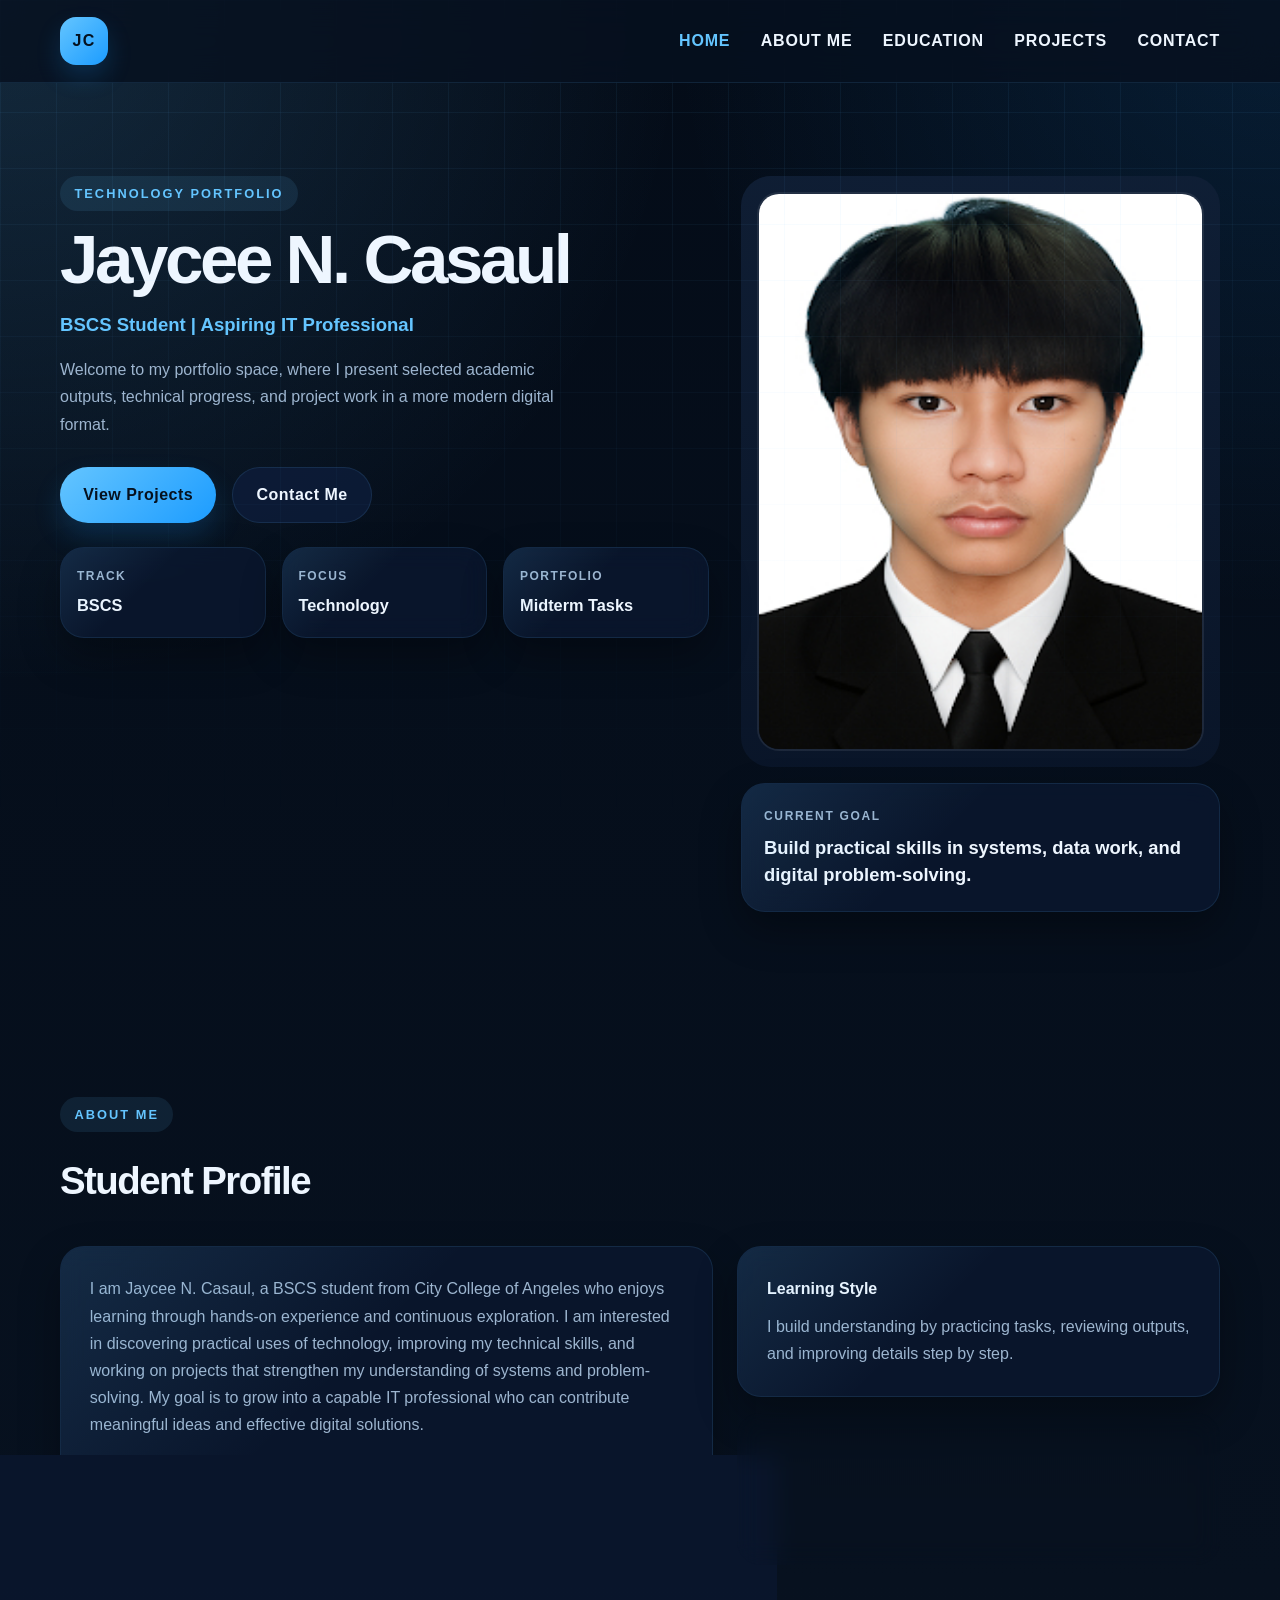
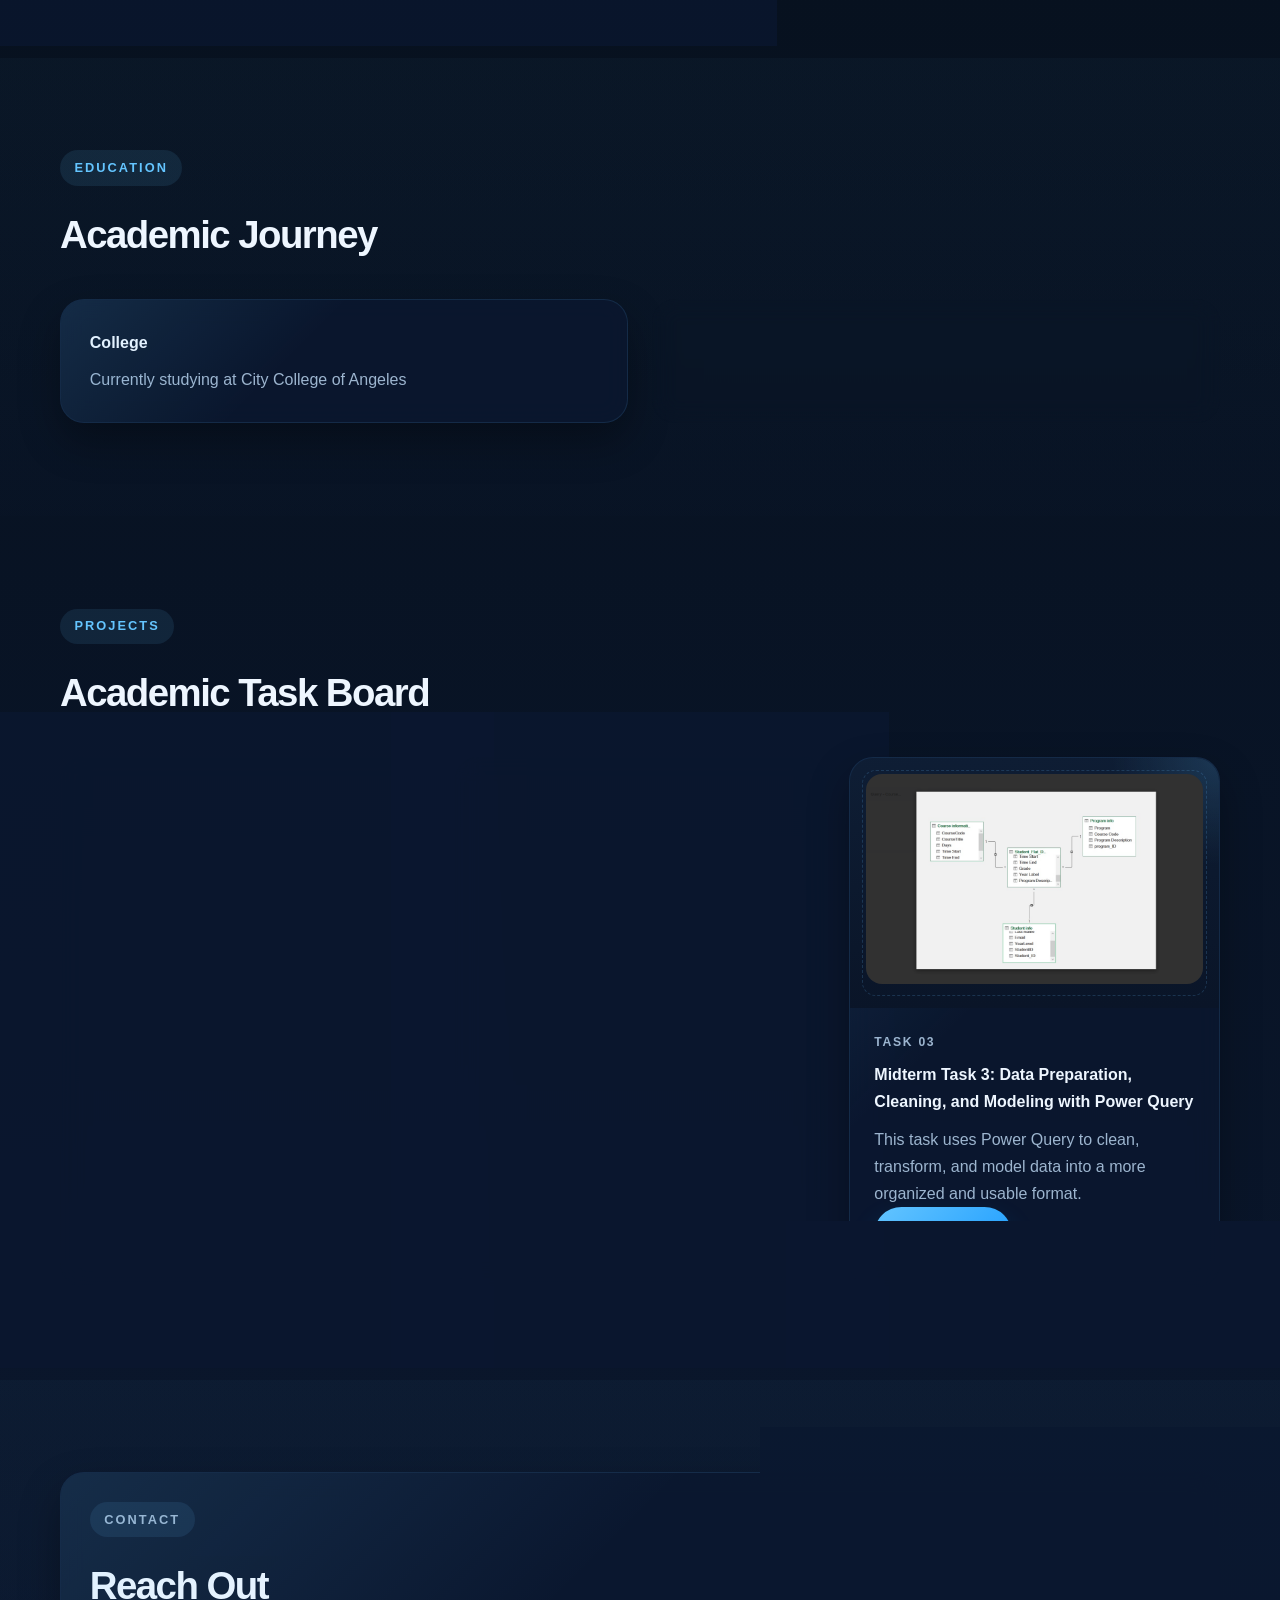
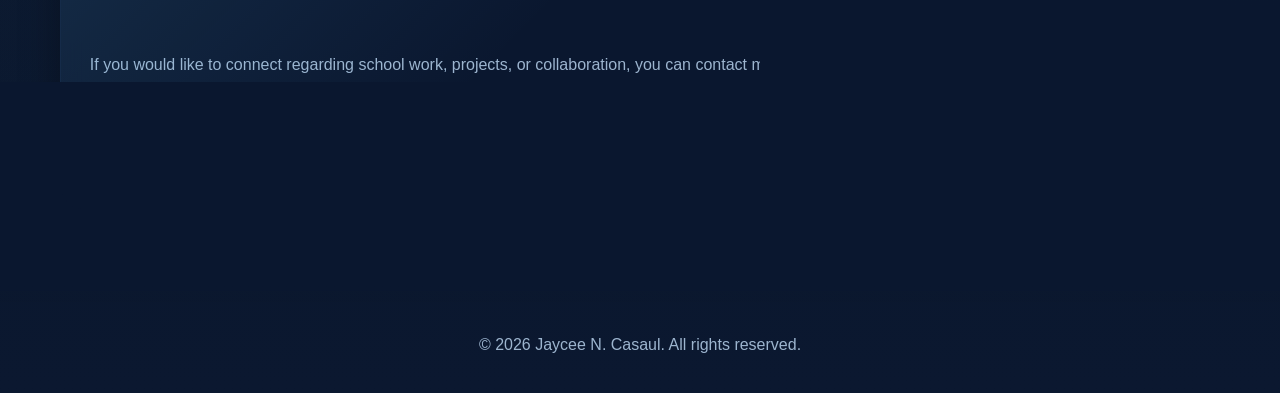
==== index.html @ a39f04ef "Add files via upload" ====
<!DOCTYPE html>
<html lang="en">
<head>
  <meta charset="UTF-8">
  <meta name="viewport" content="width=device-width, initial-scale=1.0">
  <title>Jaycee N. Casaul | Student Portfolio</title>
  <link rel="stylesheet" href="style.css">
</head>
<body>
  <header class="site-header">
    <nav class="navbar container">
      <a href="#home" class="brand-mark">JC</a>
      <button class="nav-toggle" id="navToggle" aria-label="Toggle navigation menu" aria-expanded="false">
        <span></span>
        <span></span>
        <span></span>
      </button>

      <ul class="nav-links" id="navMenu">
        <li><a href="#home">Home</a></li>
        <li><a href="#about">About Me</a></li>
        <li><a href="#education">Education</a></li>
        <li><a href="#projects">Projects</a></li>
        <li><a href="#contact">Contact</a></li>
      </ul>
    </nav>
  </header>

  <main>
    <section id="home" class="hero">
      <div class="container hero-content">
        <div class="hero-text">
          <p class="hero-label">Technology Portfolio</p>
          <h1>Jaycee N. Casaul</h1>
          <p class="subtitle">BSCS Student | Aspiring IT Professional</p>
          <p class="welcome-message">
            Welcome to my portfolio space, where I present selected academic outputs, technical progress, and project work in a more modern digital format.
          </p>
          <div class="hero-actions">
            <a href="#projects" class="btn btn-primary">View Projects</a>
            <a href="#contact" class="btn btn-secondary">Contact Me</a>
          </div>
          <div class="hero-metrics">
            <article class="metric-card">
              <span class="metric-label">Track</span>
              <strong>BSCS</strong>
            </article>
            <article class="metric-card">
              <span class="metric-label">Focus</span>
              <strong>Technology</strong>
            </article>
            <article class="metric-card">
              <span class="metric-label">Portfolio</span>
              <strong>Midterm Tasks</strong>
            </article>
          </div>
        </div>

        <div class="hero-side">
          <div class="hero-photo-card">
            <img
              src="GAYSS.jpg"
              alt="Portrait of Jaycee N. Casaul"
              class="hero-photo"
            >
          </div>
          <div class="signal-card">
            <p class="signal-label">Current Goal</p>
            <h2>Build practical skills in systems, data work, and digital problem-solving.</h2>
          </div>
        </div>
      </div>
    </section>

    <section id="about" class="section">
      <div class="container">
        <div class="section-heading">
          <p class="section-tag">About Me</p>
          <h2>Student Profile</h2>
        </div>
        <div class="about-layout">
          <div class="content-panel">
            <p>
              I am Jaycee N. Casaul, a BSCS student from City College of Angeles who enjoys learning through hands-on experience and continuous exploration. I am interested in discovering practical uses of technology, improving my technical skills, and working on projects that strengthen my understanding of systems and problem-solving. My goal is to grow into a capable IT professional who can contribute meaningful ideas and effective digital solutions.
            </p>
          </div>
          <div class="focus-grid">
            <article class="focus-card">
              <h3>Learning Style</h3>
              <p>I build understanding by practicing tasks, reviewing outputs, and improving details step by step.</p>
            </article>
            <article class="focus-card">
              <h3>Tech Interest</h3>
              <p>I am interested in digital tools, system thinking, and projects that improve organization and efficiency.</p>
            </article>
          </div>
        </div>
      </div>
    </section>

    <section id="education" class="section section-alt">
      <div class="container">
        <div class="section-heading">
          <p class="section-tag">Education</p>
          <h2>Academic Journey</h2>
        </div>
        <div class="timeline">
          <article class="timeline-card">
            <h3>College</h3>
            <p>Currently studying at City College of Angeles</p>
          </article>

          <article class="timeline-card">
            <h3>High School</h3>
            <p>Graduated from Francisco G. Nepomuceno Memorial High School</p>
          </article>
        </div>
      </div>
    </section>

    <section id="projects" class="section">
      <div class="container">
        <div class="section-heading">
          <p class="section-tag">Projects</p>
          <h2>Academic Task Board</h2>
        </div>
        <div class="projects-grid">
          <article class="project-card">
            <div class="project-image">
              <img src="images/MidtermTask1.png" alt="Midterm Task 1 Screenshot" class="project-real-image">
            </div>
            <div class="project-content">
              <p class="project-kicker">Task 01</p>
              <h4>Midterm Task 1: Data Cleaning and Preparation using Excel</h4>
              <p>This task focuses on organizing raw data, fixing errors, and preparing information for accurate analysis in Excel.</p>
              <a class="btn btn-card" href="task1.html">View Image</a>
            </div>
          </article>

          <article class="project-card">
            <div class="project-image">
              <img src="images/MidtermTask2.png" alt="Midterm Task 2 Screenshot" class="project-real-image">
            </div>
            <div class="project-content">
              <p class="project-kicker">Task 02</p>
              <h4>Midterm Task 2: Data Analysis using Pivot Table</h4>
              <p>This project summarizes data through pivot tables to make trends, totals, and comparisons easier to understand.</p>
              <a class="btn btn-card" href="task2.html">View Image</a>
            </div>
          </article>

          <article class="project-card">
            <div class="project-image">
              <img src="images/MidtermTask3.png" alt="Midterm Task 3 Screenshot" class="project-real-image">
            </div>
            <div class="project-content">
              <p class="project-kicker">Task 03</p>
              <h4>Midterm Task 3: Data Preparation, Cleaning, and Modeling with Power Query</h4>
              <p>This task uses Power Query to clean, transform, and model data into a more organized and usable format.</p>
              <a class="btn btn-card" href="task3.html">View Image</a>
            </div>
          </article>
        </div>
      </div>
    </section>

    <section id="contact" class="section section-alt">
      <div class="container contact-layout">
        <div class="contact-copy">
          <div class="section-heading">
            <p class="section-tag">Contact</p>
            <h2>Reach Out</h2>
          </div>
          <p>If you would like to connect regarding school work, projects, or collaboration, you can contact me through email.</p>
          <div class="contact-pill">
            <span>Email</span>
            <strong>casauljaycee08@gmail.com</strong>
          </div>
        </div>
      </div>
    </section>
  </main>

  <footer class="site-footer">
    <div class="container">
      <p>&copy; <span id="year"></span> Jaycee N. Casaul. All rights reserved.</p>
    </div>
  </footer>

  <script src="script.js"></script>
</body>
</html>
---- style.css ----
:root {
  --bg-main: #07111f;
  --bg-alt: #0b1830;
  --panel: rgba(11, 24, 48, 0.78);
  --panel-strong: rgba(13, 28, 56, 0.92);
  --line: rgba(99, 188, 255, 0.1);
  --line-strong: rgba(99, 188, 255, 0.22);
  --text-main: #eef6ff;
  --text-soft: #9db5cf;
  --accent: #64c5ff;
  --accent-deep: #1c9cff;
  --accent-soft: #0f2849;
  --glow: 0 18px 42px rgba(0, 0, 0, 0.32);
  --radius-xl: 30px;
  --radius-lg: 24px;
  --radius-md: 18px;
  --radius-sm: 12px;
  --container: 1160px;
}

* {
  box-sizing: border-box;
  margin: 0;
  padding: 0;
}

html {
  scroll-behavior: smooth;
}

body {
  font-family: "Segoe UI", Tahoma, Geneva, Verdana, sans-serif;
  color: var(--text-main);
  line-height: 1.7;
  background:
    radial-gradient(circle at top left, rgba(100, 197, 255, 0.16), transparent 18%),
    radial-gradient(circle at top right, rgba(28, 156, 255, 0.12), transparent 16%),
    linear-gradient(180deg, #040c18 0%, var(--bg-main) 44%, var(--bg-alt) 100%);
}

body::before {
  content: "";
  position: fixed;
  inset: 0;
  pointer-events: none;
  background-image:
    linear-gradient(var(--line) 1px, transparent 1px),
    linear-gradient(90deg, var(--line) 1px, transparent 1px);
  background-size: 56px 56px;
  mask-image: linear-gradient(180deg, rgba(0, 0, 0, 0.7), transparent 92%);
}

a {
  color: inherit;
  text-decoration: none;
}

button {
  font: inherit;
}

.container {
  width: min(100% - 2rem, var(--container));
  margin: 0 auto;
}

.site-header {
  position: sticky;
  top: 0;
  z-index: 1000;
  background: rgba(7, 17, 31, 0.82);
  backdrop-filter: blur(18px);
  border-bottom: 1px solid rgba(99, 188, 255, 0.12);
}

.navbar {
  min-height: 82px;
  display: flex;
  align-items: center;
  justify-content: space-between;
  gap: 1rem;
}

.brand-mark {
  width: 48px;
  height: 48px;
  display: grid;
  place-items: center;
  border-radius: 16px;
  background: linear-gradient(135deg, var(--accent), var(--accent-deep));
  color: #04111f;
  font-weight: 900;
  letter-spacing: 0.08em;
  box-shadow: 0 12px 24px rgba(28, 156, 255, 0.18);
}

.nav-links {
  display: flex;
  align-items: center;
  gap: 1.9rem;
  list-style: none;
}

.nav-links a {
  color: var(--text-main);
  font-size: 1rem;
  font-weight: 800;
  letter-spacing: 0.05em;
  text-transform: uppercase;
  transition: color 0.25s ease, transform 0.25s ease;
}

.nav-links a:hover,
.nav-links a.active {
  color: var(--accent);
  transform: translateY(-1px);
}

.nav-toggle {
  display: none;
  width: 48px;
  height: 48px;
  border: 1px solid rgba(99, 188, 255, 0.16);
  border-radius: 14px;
  background: rgba(12, 24, 43, 0.9);
  cursor: pointer;
}

.nav-toggle span {
  display: block;
  width: 22px;
  height: 2px;
  margin: 5px auto;
  background: var(--text-main);
}

.hero,
.section {
  padding: 5.8rem 0;
}

.hero-content {
  display: grid;
  grid-template-columns: 1.15fr 0.85fr;
  gap: 2rem;
  align-items: start;
}

.hero-label,
.section-tag {
  display: inline-block;
  margin-bottom: 1rem;
  padding: 0.42rem 0.9rem;
  border-radius: 999px;
  background: rgba(100, 197, 255, 0.1);
  color: var(--accent);
  font-size: 0.8rem;
  font-weight: 900;
  letter-spacing: 0.16em;
  text-transform: uppercase;
}

.hero h1 {
  font-size: clamp(3rem, 5.4vw, 5.1rem);
  line-height: 0.95;
  margin-bottom: 1rem;
  letter-spacing: -0.05em;
}

.subtitle {
  margin-bottom: 1rem;
  font-size: 1.16rem;
  font-weight: 700;
  color: var(--accent);
}

.welcome-message {
  max-width: 60ch;
  margin-bottom: 1.8rem;
  color: var(--text-soft);
}

.hero-actions {
  display: flex;
  flex-wrap: wrap;
  gap: 1rem;
  margin-bottom: 1.5rem;
}

.hero-metrics {
  display: grid;
  grid-template-columns: repeat(3, minmax(0, 1fr));
  gap: 1rem;
}

.metric-card,
.signal-card,
.content-panel,
.focus-card,
.timeline-card,
.project-card,
.contact-copy,
.task-shell,
.task-image-frame {
  background: var(--panel);
  border: 1px solid rgba(99, 188, 255, 0.12);
  border-radius: var(--radius-lg);
  box-shadow: var(--glow);
  backdrop-filter: blur(12px);
  position: relative;
  overflow: hidden;
}

.metric-card::before,
.signal-card::before,
.content-panel::before,
.focus-card::before,
.timeline-card::before,
.project-card::before,
.contact-copy::before,
.task-shell::before,
.task-image-frame::before {
  content: "";
  position: absolute;
  inset: 0;
  pointer-events: none;
  background: linear-gradient(135deg, rgba(100, 197, 255, 0.12), transparent 42%);
}

.metric-card {
  padding: 1.1rem 1rem;
}

.metric-label {
  display: block;
  margin-bottom: 0.35rem;
  color: var(--text-soft);
  font-size: 0.75rem;
  font-weight: 800;
  letter-spacing: 0.12em;
  text-transform: uppercase;
}

.metric-card strong {
  font-size: 1.02rem;
}

.hero-side {
  display: grid;
  gap: 1rem;
}

.hero-photo-card {
  padding: 1rem;
  border-radius: var(--radius-xl);
  background: linear-gradient(180deg, rgba(16, 31, 54, 0.9), rgba(10, 22, 42, 0.92));
}

.hero-photo {
  display: block;
  width: 100%;
  aspect-ratio: 4 / 5;
  object-fit: cover;
  border-radius: 22px;
  border: 2px solid rgba(255, 255, 255, 0.08);
}

.signal-card {
  padding: 1.4rem;
}

.signal-label {
  margin-bottom: 0.5rem;
  color: var(--text-soft);
  font-size: 0.75rem;
  font-weight: 900;
  letter-spacing: 0.14em;
  text-transform: uppercase;
}

.signal-card h2 {
  font-size: 1.15rem;
  line-height: 1.45;
}

.section-heading {
  margin-bottom: 2rem;
}

.section-heading h2 {
  font-size: clamp(2rem, 3vw, 3.2rem);
  letter-spacing: -0.04em;
}

.about-layout {
  display: grid;
  grid-template-columns: 1.15fr 0.85fr;
  gap: 1.5rem;
}

.content-panel,
.focus-card,
.timeline-card,
.contact-copy {
  padding: 1.8rem;
}

.content-panel p,
.focus-card p,
.timeline-card p,
.project-content p,
.contact-copy p,
.task-shell p,
.task-image-frame figcaption {
  color: var(--text-soft);
}

.focus-grid {
  display: grid;
  gap: 1rem;
}

.focus-card h3,
.timeline-card h3,
.contact-copy h2,
.project-content h4,
.task-title {
  margin-bottom: 0.65rem;
}

.focus-card h3,
.timeline-card h3 {
  font-size: 1rem;
}

.section-alt {
  background: linear-gradient(180deg, rgba(100, 197, 255, 0.03), rgba(10, 22, 42, 0.2));
}

.timeline {
  display: grid;
  grid-template-columns: repeat(2, minmax(0, 1fr));
  gap: 1.5rem;
}

.projects-grid {
  display: grid;
  grid-template-columns: repeat(3, minmax(0, 1fr));
  gap: 1.5rem;
}

.project-card {
  transition: transform 0.28s ease, box-shadow 0.28s ease, border-color 0.28s ease;
}

.project-card:hover,
.content-panel:hover,
.focus-card:hover,
.timeline-card:hover,
.contact-copy:hover,
.task-image-frame:hover {
  transform: translateY(-8px);
  border-color: var(--line-strong);
  box-shadow: 0 22px 48px rgba(0, 0, 0, 0.3);
}

.project-image {
  min-height: 210px;
  padding: 1rem;
  background:
    radial-gradient(circle at top right, rgba(100, 197, 255, 0.16), transparent 24%),
    linear-gradient(180deg, rgba(14, 29, 52, 0.95), rgba(10, 21, 40, 0.98));
  position: relative;
}

.project-image::before {
  content: "";
  position: absolute;
  inset: 12px;
  border: 1px dashed rgba(99, 188, 255, 0.18);
  border-radius: 14px;
  pointer-events: none;
}

.project-real-image {
  width: 100%;
  height: 100%;
  min-height: 210px;
  object-fit: cover;
  border-radius: 16px;
  position: relative;
  z-index: 1;
}

.project-content {
  padding: 1.5rem;
}

.project-kicker {
  margin-bottom: 0.5rem;
  color: var(--accent);
  font-size: 0.76rem;
  font-weight: 900;
  letter-spacing: 0.14em;
  text-transform: uppercase;
}

.contact-layout {
  display: grid;
  grid-template-columns: 1fr;
}

.contact-pill {
  display: inline-flex;
  flex-direction: column;
  gap: 0.25rem;
  margin-top: 1rem;
  padding: 1rem 1.2rem;
  border-radius: 18px;
  background: rgba(100, 197, 255, 0.08);
  border: 1px solid rgba(99, 188, 255, 0.14);
}

.contact-pill span {
  color: var(--text-soft);
  font-size: 0.76rem;
  font-weight: 900;
  letter-spacing: 0.14em;
  text-transform: uppercase;
}

.contact-pill strong {
  color: var(--accent);
}

.btn {
  display: inline-flex;
  align-items: center;
  justify-content: center;
  min-height: 48px;
  padding: 0.85rem 1.45rem;
  border: none;
  border-radius: 999px;
  font-weight: 800;
  letter-spacing: 0.03em;
  cursor: pointer;
  transition: transform 0.25s ease, box-shadow 0.25s ease, filter 0.25s ease;
}

.btn:hover {
  transform: translateY(-2px);
}

.btn-primary,
.btn-card {
  background: linear-gradient(135deg, var(--accent), var(--accent-deep));
  color: #06111f;
  box-shadow: 0 14px 28px rgba(28, 156, 255, 0.18);
}

.btn-primary:hover,
.btn-card:hover {
  box-shadow: 0 18px 30px rgba(28, 156, 255, 0.24);
}

.btn-secondary {
  background: rgba(13, 28, 56, 0.88);
  color: var(--text-main);
  border: 1px solid rgba(99, 188, 255, 0.12);
}

.task-page {
  min-height: 100vh;
}

.task-main {
  padding: 4.5rem 0 5.5rem;
}

.task-shell {
  padding: 2rem;
  background: var(--panel-strong);
}

.task-topbar {
  display: flex;
  justify-content: space-between;
  align-items: center;
  gap: 1rem;
  margin-bottom: 1.5rem;
}

.task-title {
  font-size: clamp(2rem, 4vw, 3.3rem);
  line-height: 1.05;
  letter-spacing: -0.04em;
}

.task-subtitle {
  color: var(--accent);
  font-size: 0.82rem;
  font-weight: 900;
  letter-spacing: 0.14em;
  text-transform: uppercase;
}

.task-description {
  margin: 1.5rem 0 2rem;
}

.task-actions {
  margin-bottom: 1.4rem;
}

.task-description h2,
.task-gallery h2 {
  margin-bottom: 0.9rem;
  color: var(--accent);
}

.task-gallery-grid {
  display: grid;
  gap: 1.5rem;
  justify-items: center;
}

.task-image-frame {
  width: min(100%, 920px);
  padding: 0.85rem;
}

.task-image-frame img {
  display: block;
  width: 100%;
  max-height: 72vh;
  height: auto;
  object-fit: contain;
  border-radius: 16px;
  background: linear-gradient(180deg, rgba(15, 30, 52, 0.96), rgba(9, 18, 34, 0.98));
  border: 1px solid rgba(99, 188, 255, 0.08);
}

.task-image-frame figcaption {
  margin-top: 0.7rem;
  text-align: center;
  font-weight: 700;
}

.task-placeholder {
  min-height: 320px;
  display: grid;
  place-items: center;
  padding: 2rem;
  border-radius: var(--radius-md);
  background: linear-gradient(180deg, rgba(14, 29, 52, 0.95), rgba(10, 21, 40, 0.98));
  border: 1px solid rgba(99, 188, 255, 0.14);
  color: var(--accent);
  text-align: center;
  font-weight: 700;
}

.site-footer {
  padding: 1.8rem 0 2.2rem;
  text-align: center;
  color: var(--text-soft);
}

@media (max-width: 980px) {
  .hero-content,
  .about-layout,
  .projects-grid,
  .timeline {
    grid-template-columns: repeat(2, minmax(0, 1fr));
  }

  .hero-metrics {
    grid-template-columns: 1fr;
  }
}

@media (max-width: 768px) {
  .nav-toggle {
    display: inline-block;
  }

  .navbar {
    position: relative;
  }

  .nav-links {
    position: absolute;
    top: calc(100% + 0.75rem);
    left: 0;
    right: 0;
    display: grid;
    gap: 0.35rem;
    padding: 1rem;
    background: rgba(9, 18, 34, 0.97);
    border: 1px solid rgba(99, 188, 255, 0.14);
    border-radius: var(--radius-md);
    opacity: 0;
    pointer-events: none;
    transform: translateY(-8px);
    transition: opacity 0.25s ease, transform 0.25s ease;
    box-shadow: var(--glow);
  }

  .nav-links.open {
    opacity: 1;
    pointer-events: auto;
    transform: translateY(0);
  }

  .hero,
  .section {
    padding: 4rem 0;
  }

  .hero-content,
  .about-layout,
  .timeline,
  .projects-grid,
  .contact-layout {
    grid-template-columns: 1fr;
  }

  .task-topbar {
    flex-direction: column;
    align-items: flex-start;
  }
}

@media (max-width: 540px) {
  .container {
    width: min(100% - 1.25rem, var(--container));
  }

  .hero-photo-card,
  .content-panel,
  .focus-card,
  .timeline-card,
  .project-content,
  .contact-copy,
  .task-shell {
    padding: 1.35rem;
  }

  .brand-mark {
    display: none;
  }

  .hero-metrics {
    gap: 0.8rem;
  }

  .project-image,
  .project-real-image {
    min-height: 180px;
  }
}
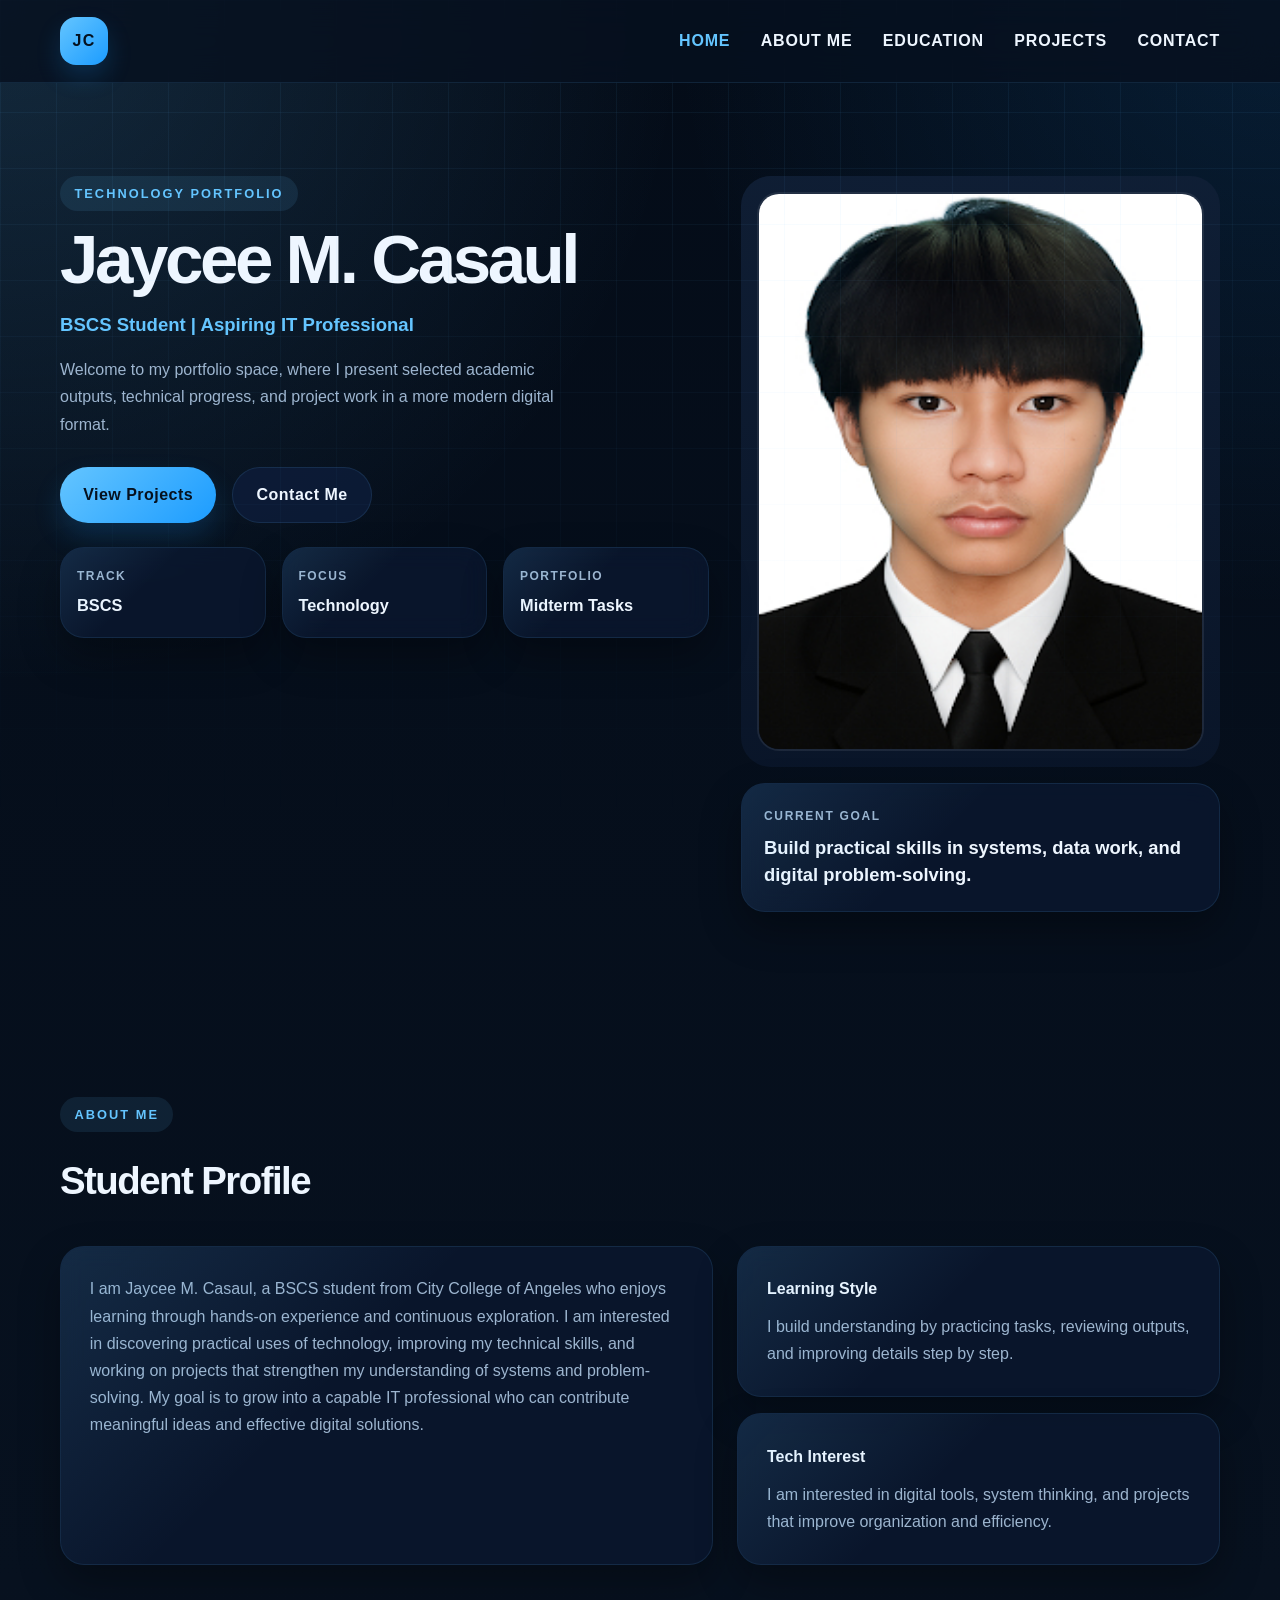
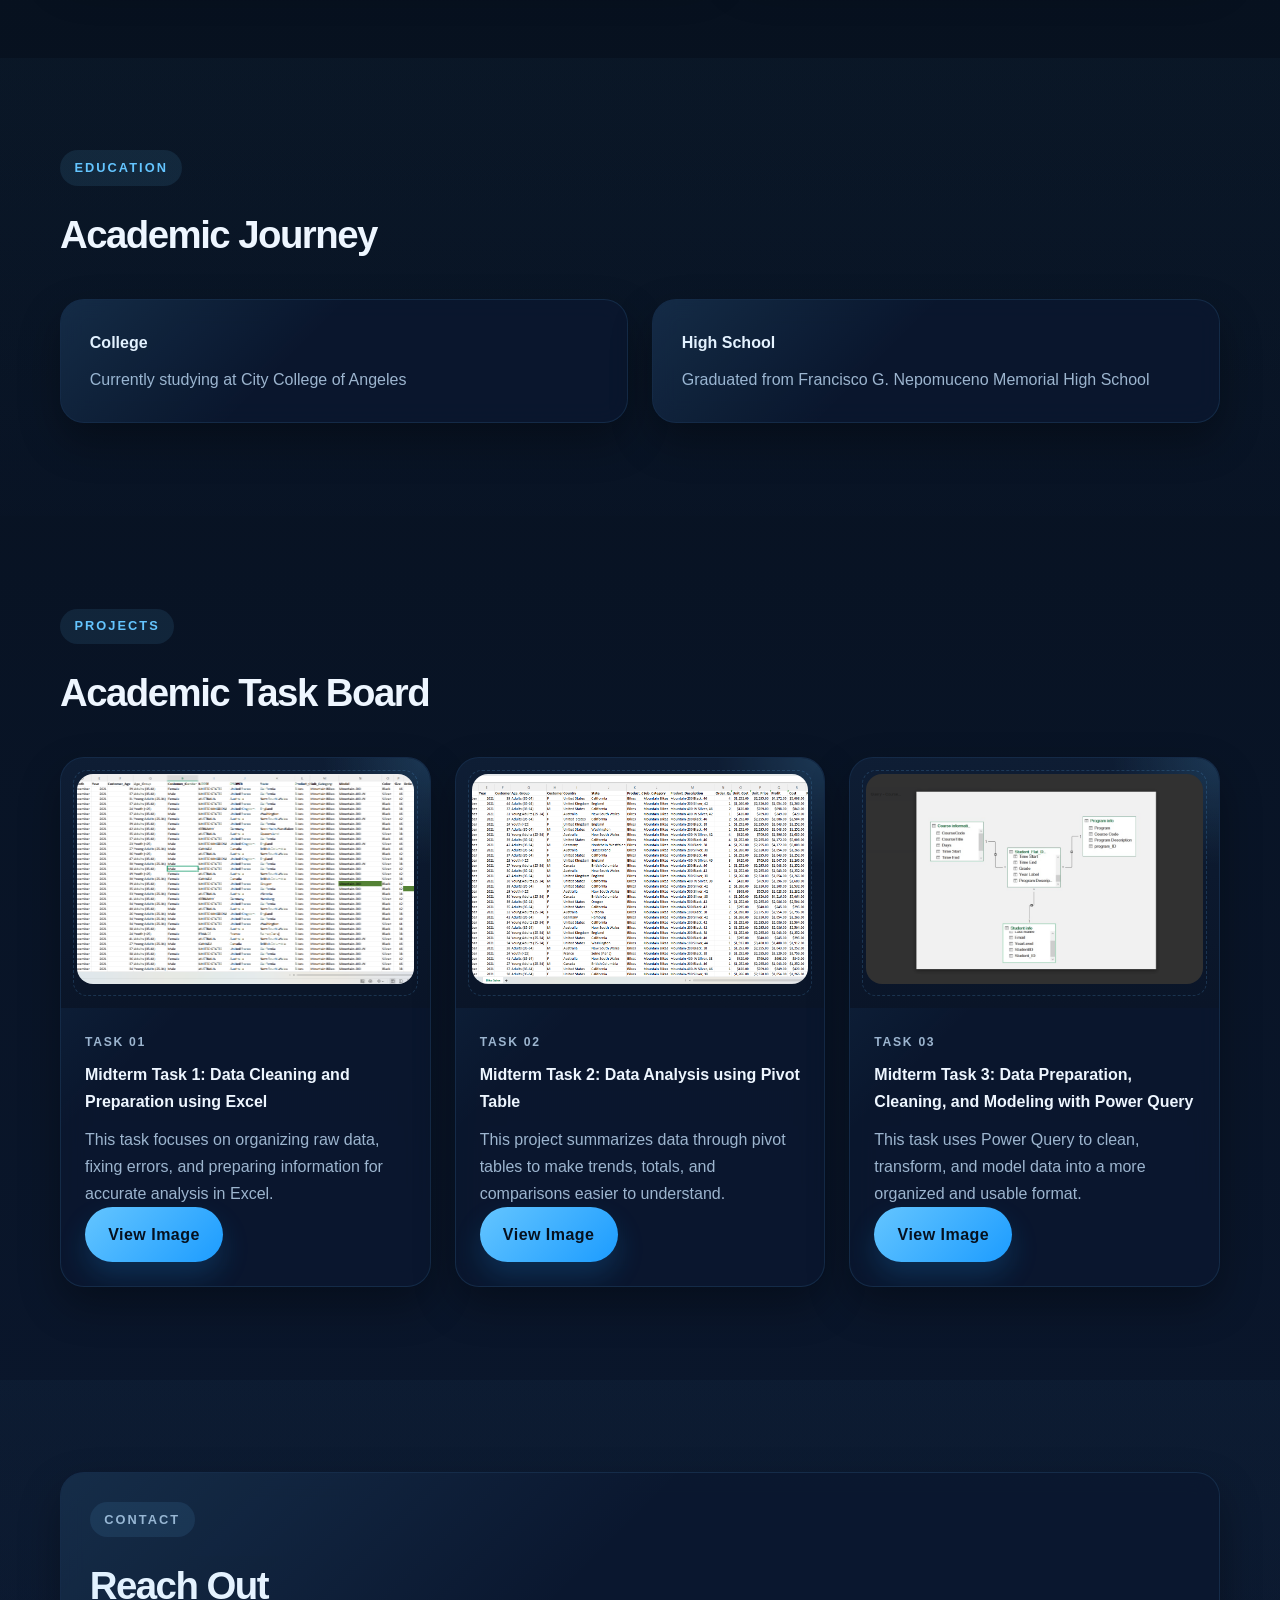
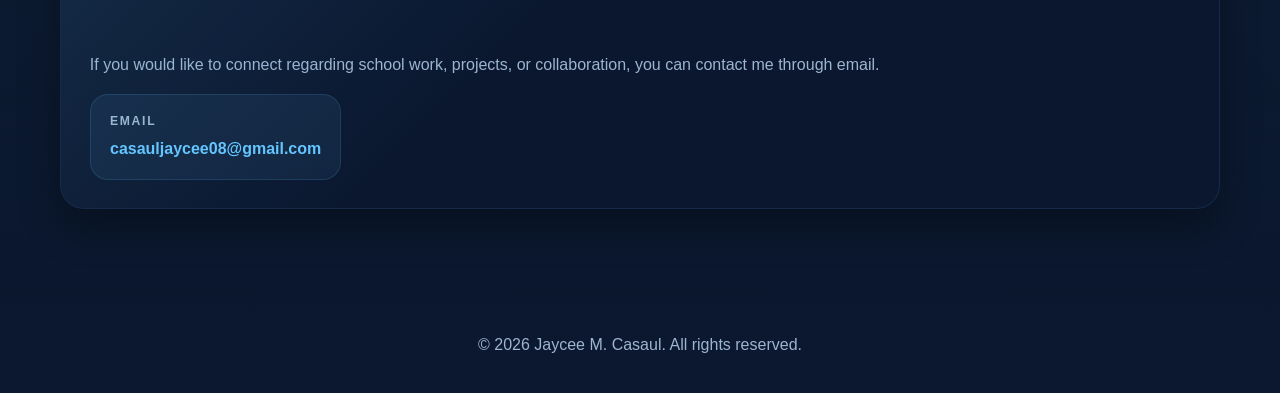
==== commit 99366a82: "Add files via upload" ====
--- a/index.html
+++ b/index.html
@@ -3,7 +3,7 @@
 <head>
   <meta charset="UTF-8">
   <meta name="viewport" content="width=device-width, initial-scale=1.0">
-  <title>Jaycee N. Casaul | Student Portfolio</title>
+  <title>Jaycee M. Casaul | Student Portfolio</title>
   <link rel="stylesheet" href="style.css">
 </head>
 <body>
@@ -31,7 +31,7 @@
       <div class="container hero-content">
         <div class="hero-text">
           <p class="hero-label">Technology Portfolio</p>
-          <h1>Jaycee N. Casaul</h1>
+          <h1>Jaycee M. Casaul</h1>
           <p class="subtitle">BSCS Student | Aspiring IT Professional</p>
           <p class="welcome-message">
             Welcome to my portfolio space, where I present selected academic outputs, technical progress, and project work in a more modern digital format.
@@ -60,7 +60,7 @@
           <div class="hero-photo-card">
             <img
               src="GAYSS.jpg"
-              alt="Portrait of Jaycee N. Casaul"
+              alt="Portrait of Jaycee M. Casaul"
               class="hero-photo"
             >
           </div>
@@ -81,7 +81,7 @@
         <div class="about-layout">
           <div class="content-panel">
             <p>
-              I am Jaycee N. Casaul, a BSCS student from City College of Angeles who enjoys learning through hands-on experience and continuous exploration. I am interested in discovering practical uses of technology, improving my technical skills, and working on projects that strengthen my understanding of systems and problem-solving. My goal is to grow into a capable IT professional who can contribute meaningful ideas and effective digital solutions.
+            I am Jaycee M. Casaul, a BSCS student from City College of Angeles who enjoys learning through hands-on experience and continuous exploration. I am interested in discovering practical uses of technology, improving my technical skills, and working on projects that strengthen my understanding of systems and problem-solving. My goal is to grow into a capable IT professional who can contribute meaningful ideas and effective digital solutions.
             </p>
           </div>
           <div class="focus-grid">
@@ -183,7 +183,7 @@
 
   <footer class="site-footer">
     <div class="container">
-      <p>&copy; <span id="year"></span> Jaycee N. Casaul. All rights reserved.</p>
+      <p>&copy; <span id="year"></span> Jaycee M. Casaul. All rights reserved.</p>
     </div>
   </footer>
 
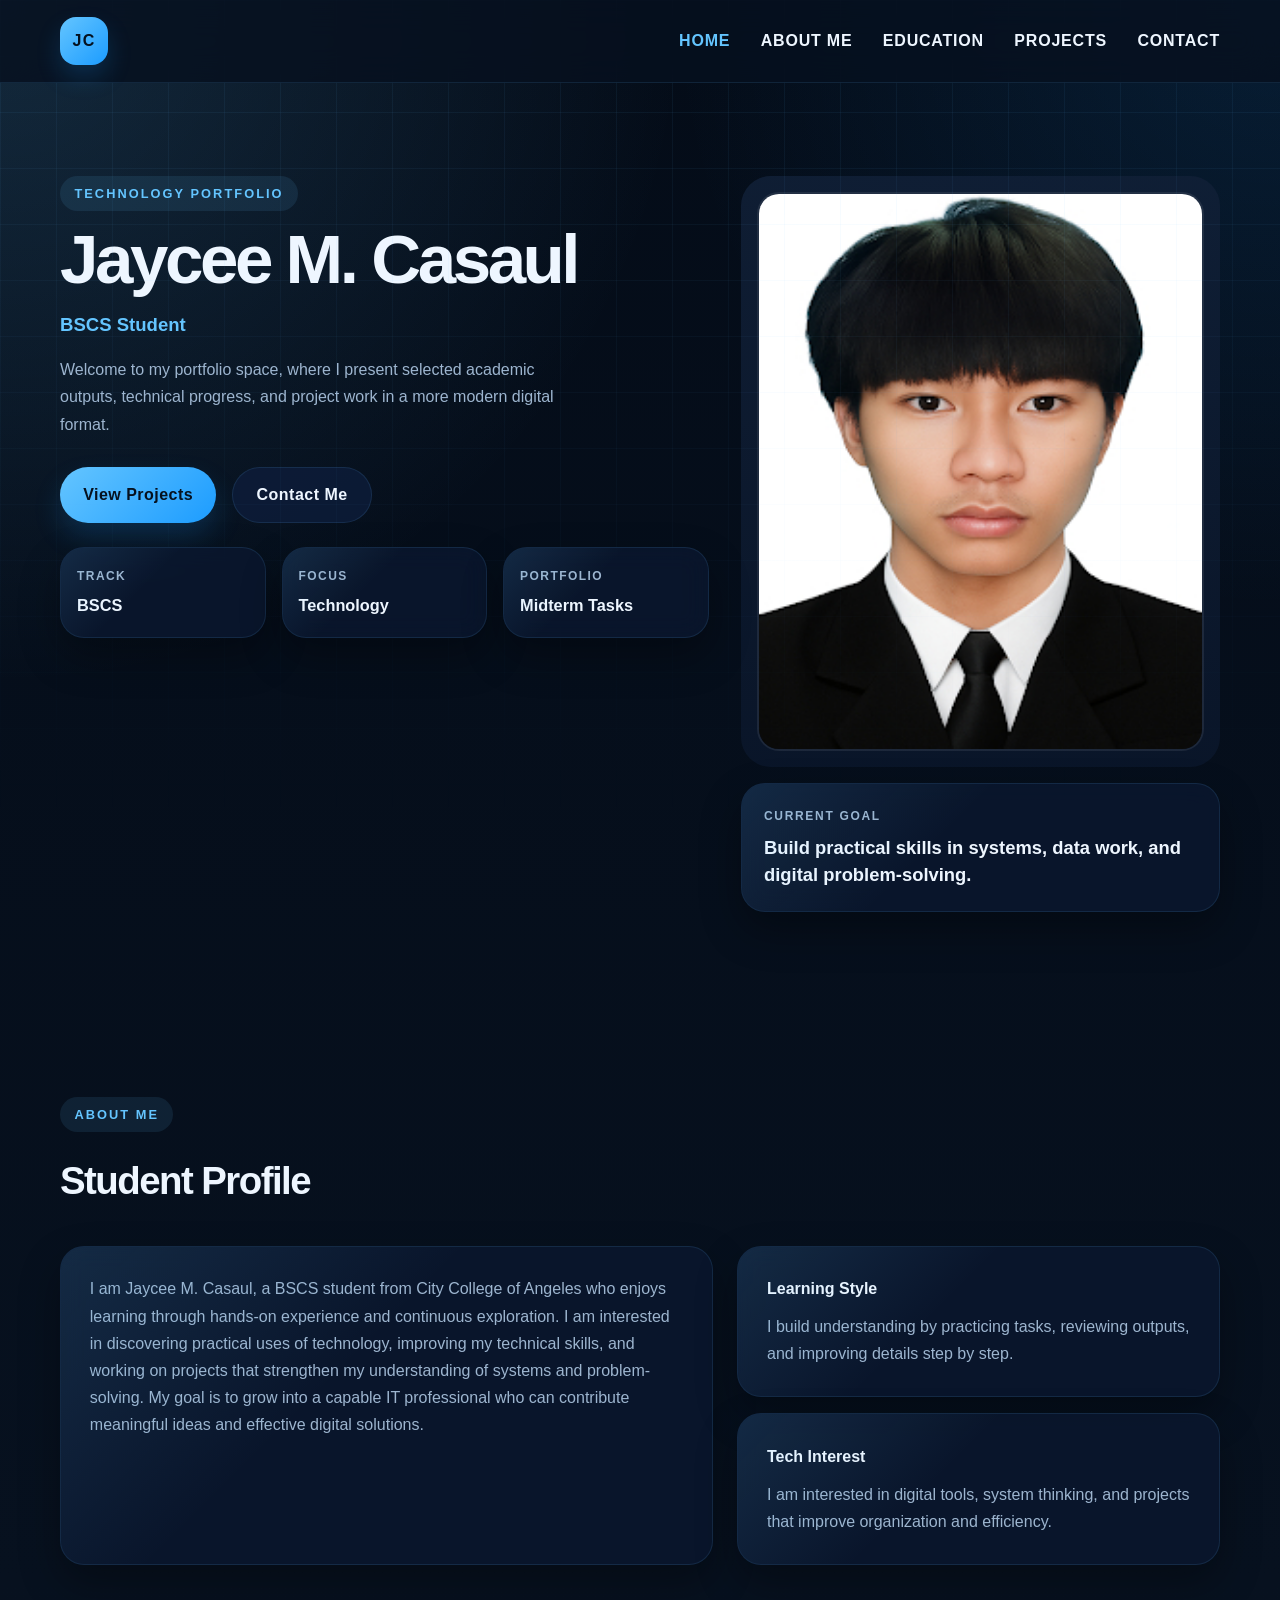
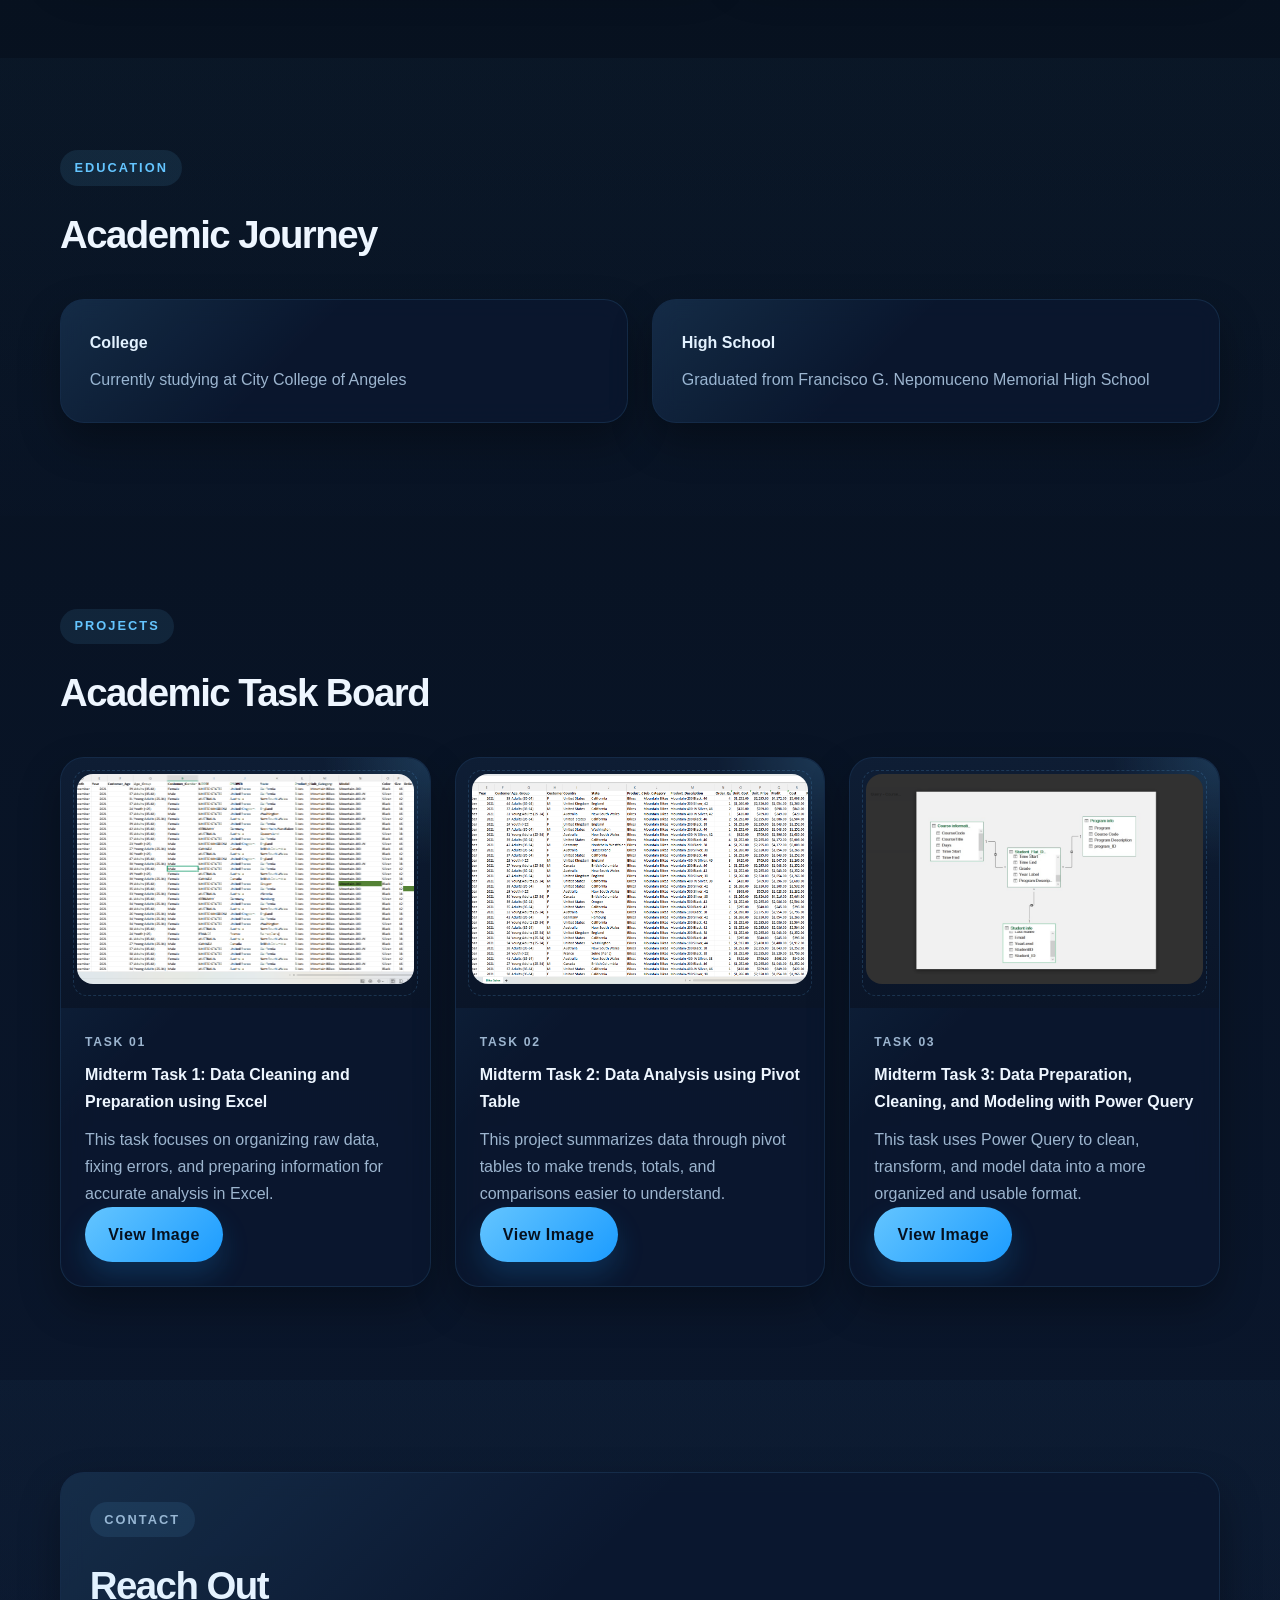
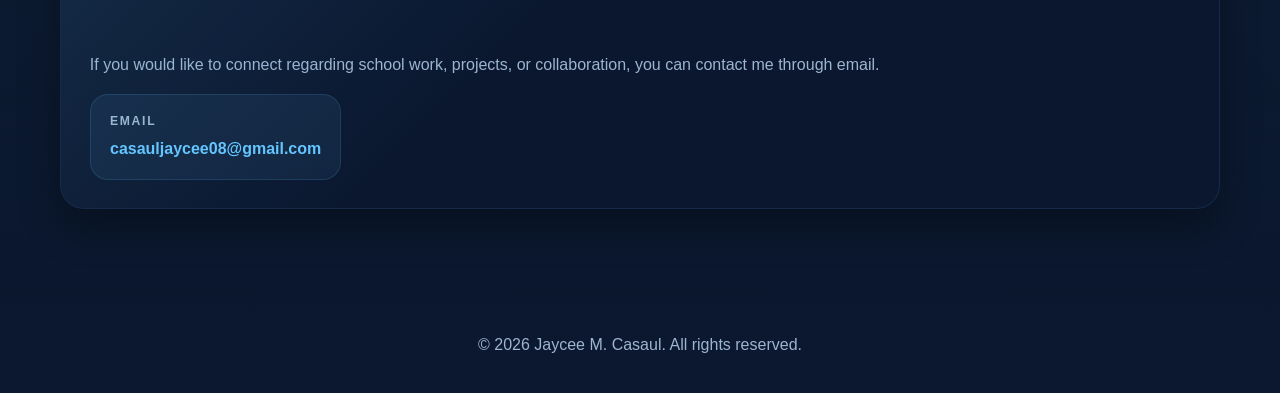
==== commit e8fc4cef: "Update index.html" ====
--- a/index.html
+++ b/index.html
@@ -32,7 +32,7 @@
         <div class="hero-text">
           <p class="hero-label">Technology Portfolio</p>
           <h1>Jaycee M. Casaul</h1>
-          <p class="subtitle">BSCS Student | Aspiring IT Professional</p>
+          <p class="subtitle">BSCS Student</p>
           <p class="welcome-message">
             Welcome to my portfolio space, where I present selected academic outputs, technical progress, and project work in a more modern digital format.
           </p>
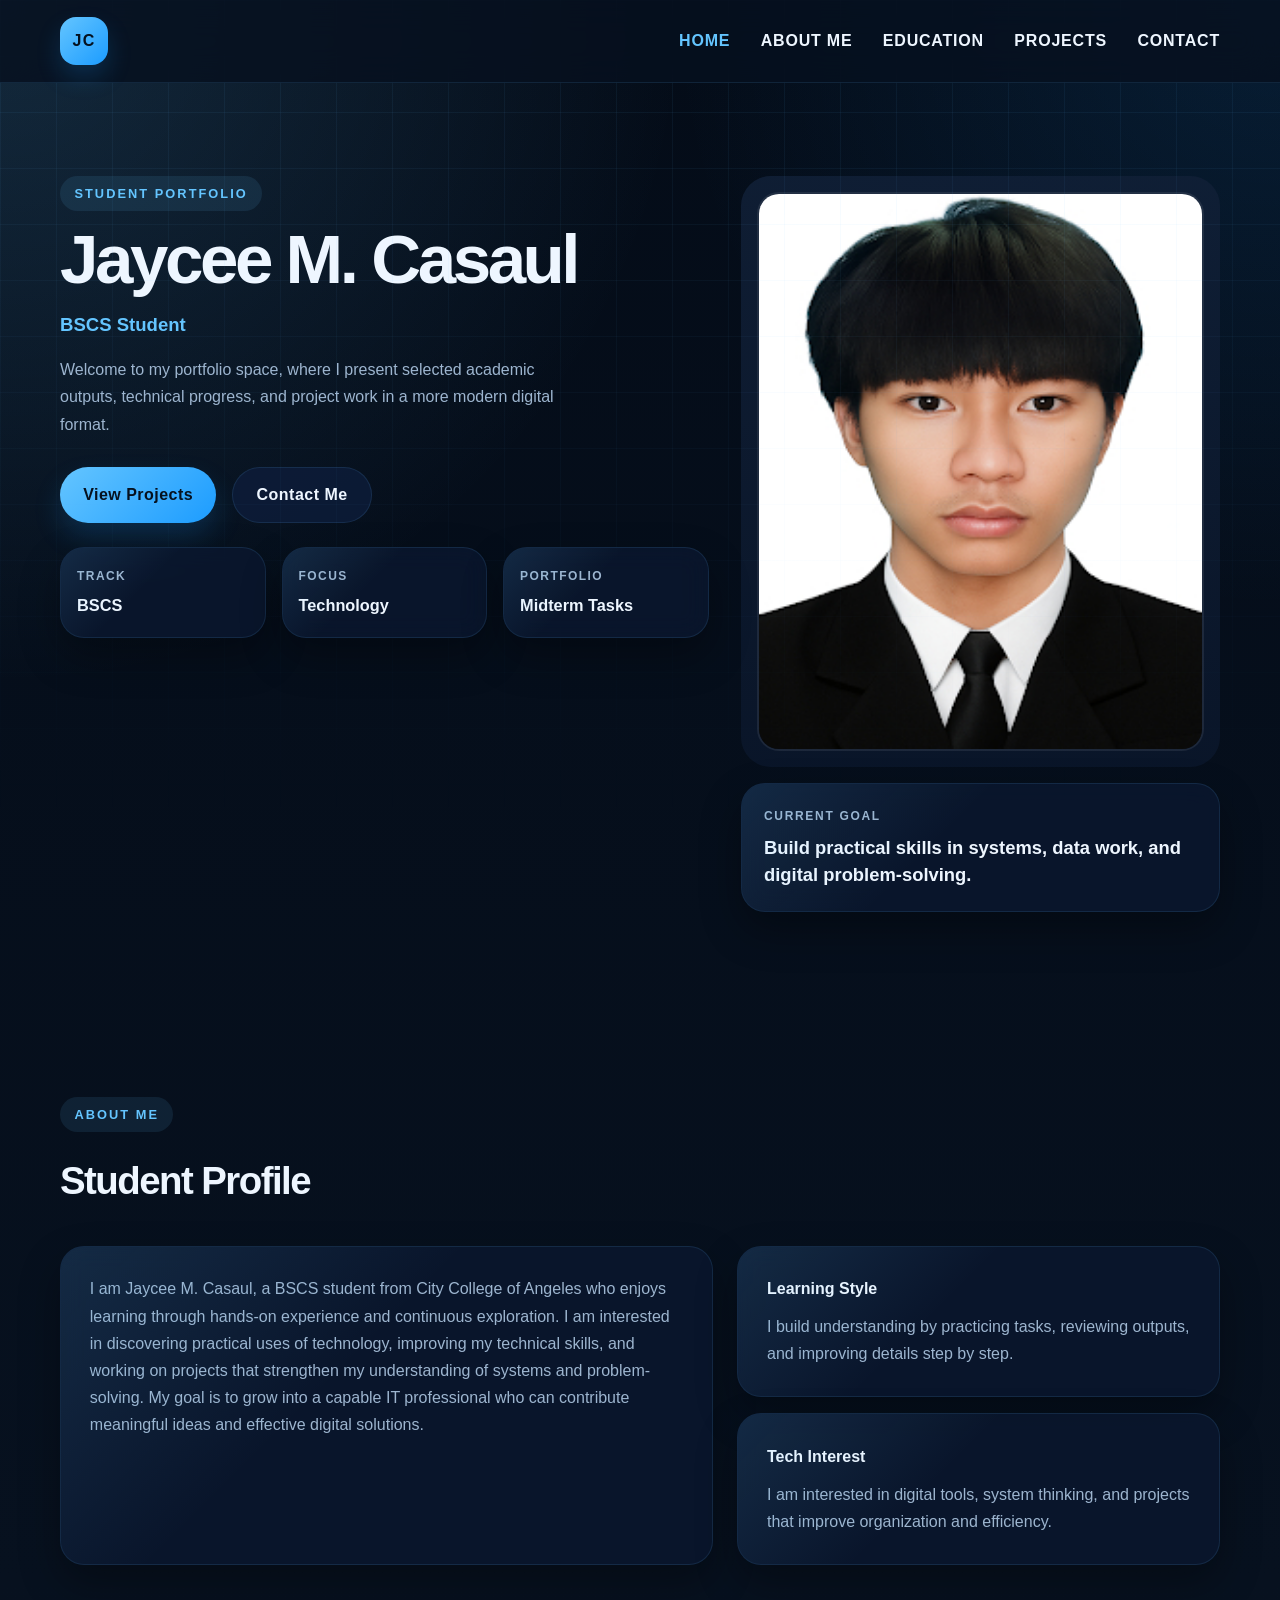
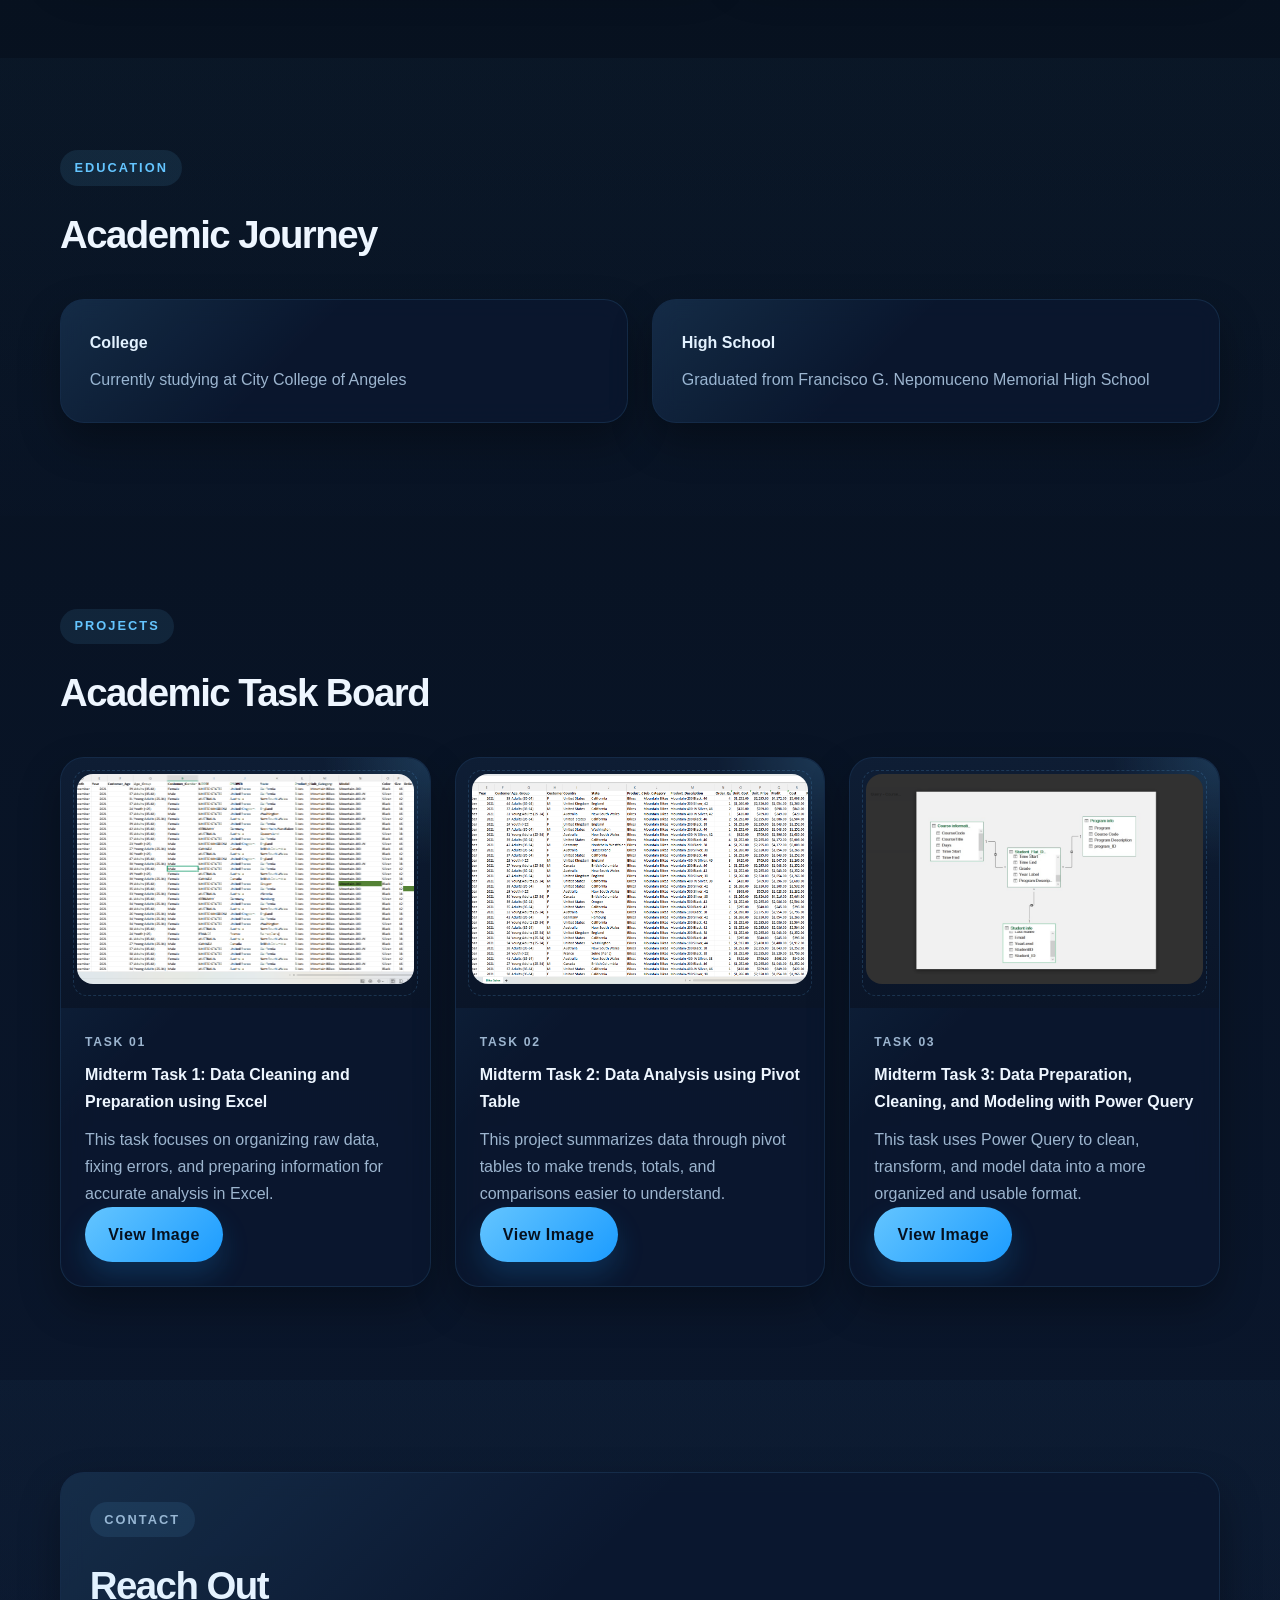
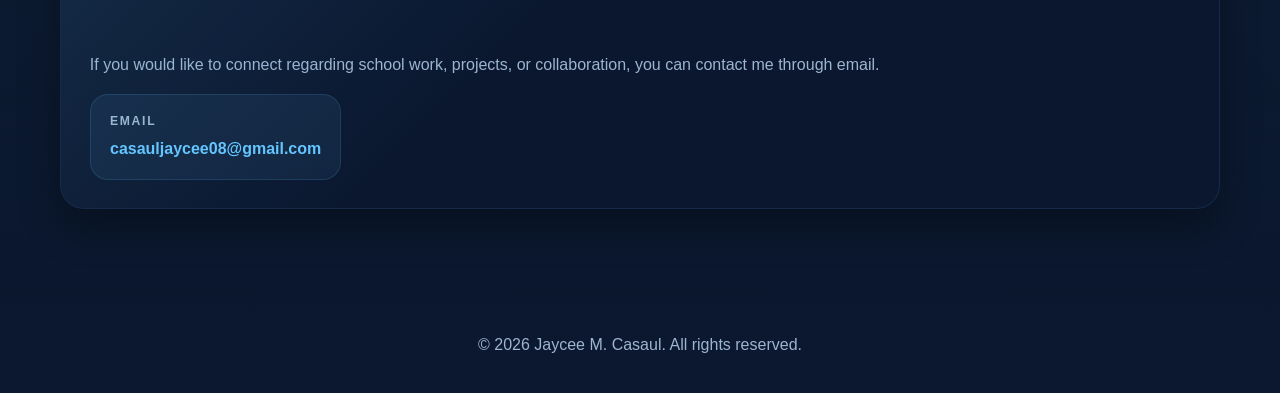
==== commit 50a6c31b: "Update index.html" ====
--- a/index.html
+++ b/index.html
@@ -30,7 +30,7 @@
     <section id="home" class="hero">
       <div class="container hero-content">
         <div class="hero-text">
-          <p class="hero-label">Technology Portfolio</p>
+          <p class="hero-label">Student Portfolio</p>
           <h1>Jaycee M. Casaul</h1>
           <p class="subtitle">BSCS Student</p>
           <p class="welcome-message">
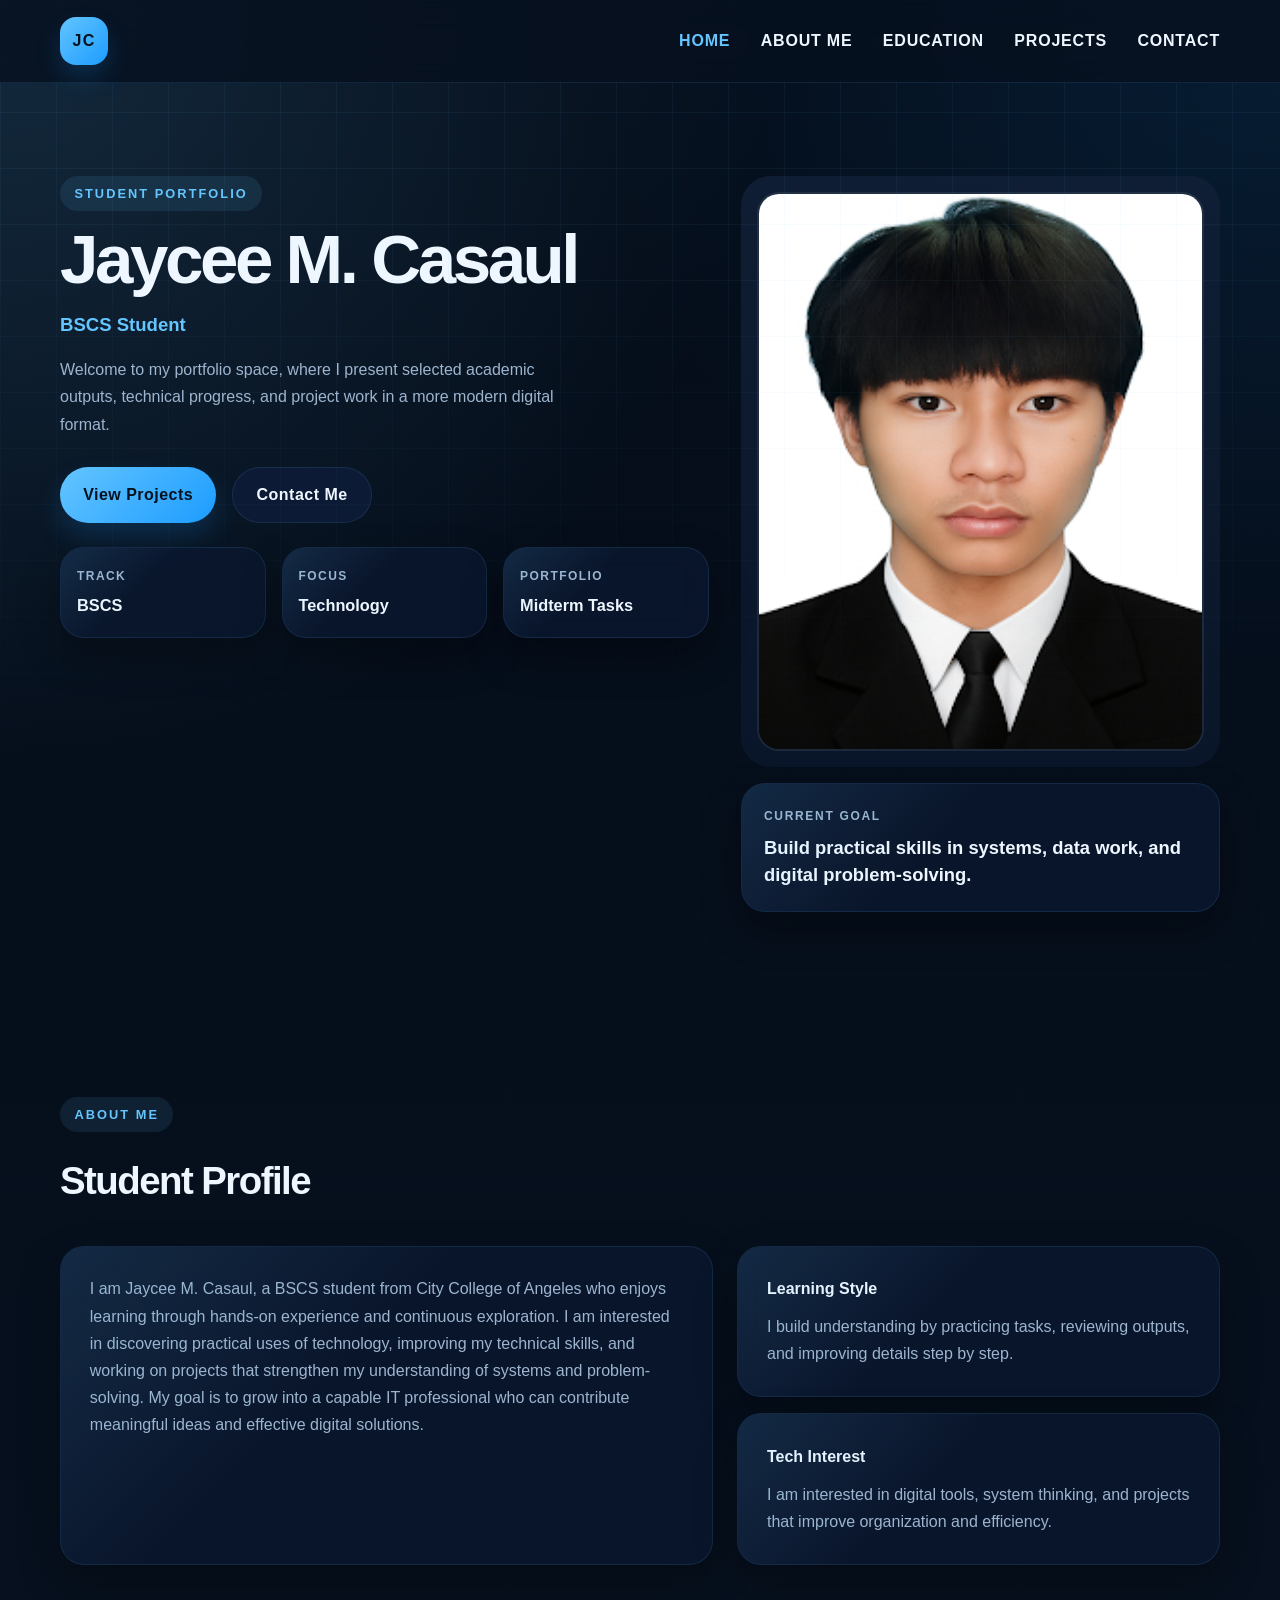
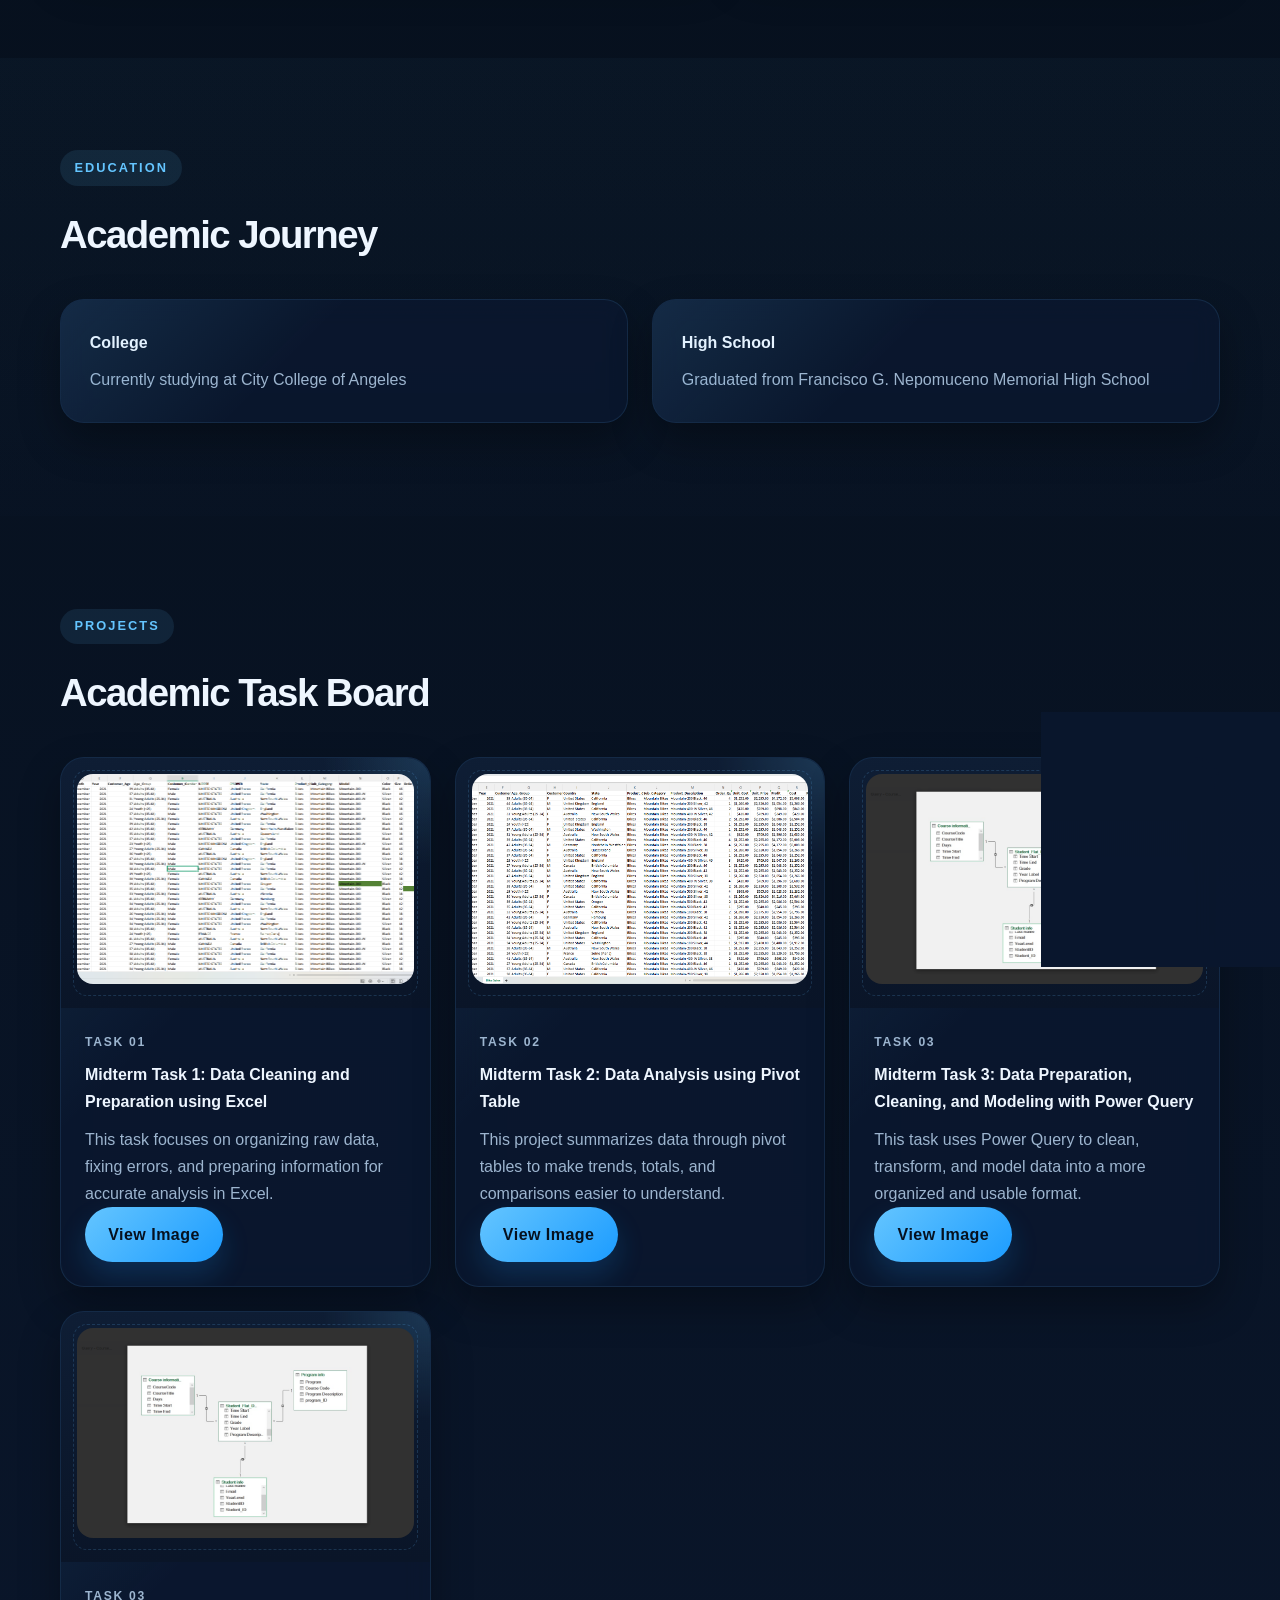
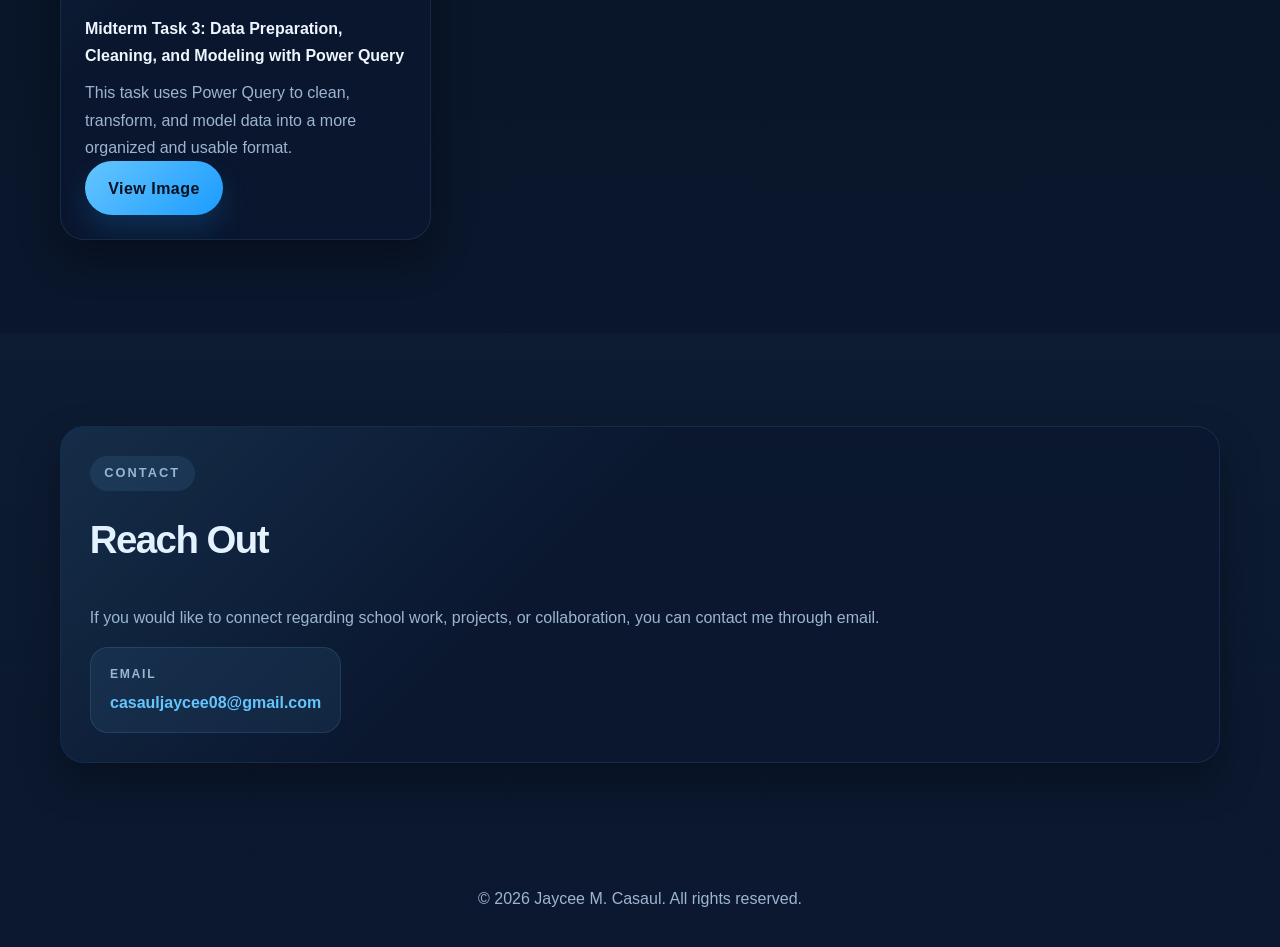
==== commit bb352259: "Update index.html" ====
--- a/index.html
+++ b/index.html
@@ -160,6 +160,19 @@
               <a class="btn btn-card" href="task3.html">View Image</a>
             </div>
           </article>
+
+           <article class="project-card">
+            <div class="project-image">
+              <img src="images/MidtermTask3.png" alt="Midterm Task 3 Screenshot" class="project-real-image">
+            </div>
+            <div class="project-content">
+              <p class="project-kicker">Task 03</p>
+              <h4>Midterm Task 3: Data Preparation, Cleaning, and Modeling with Power Query</h4>
+              <p>This task uses Power Query to clean, transform, and model data into a more organized and usable format.</p>
+              <a class="btn btn-card" href="task3.html">View Image</a>
+            </div>
+          </article>
+          
         </div>
       </div>
     </section>
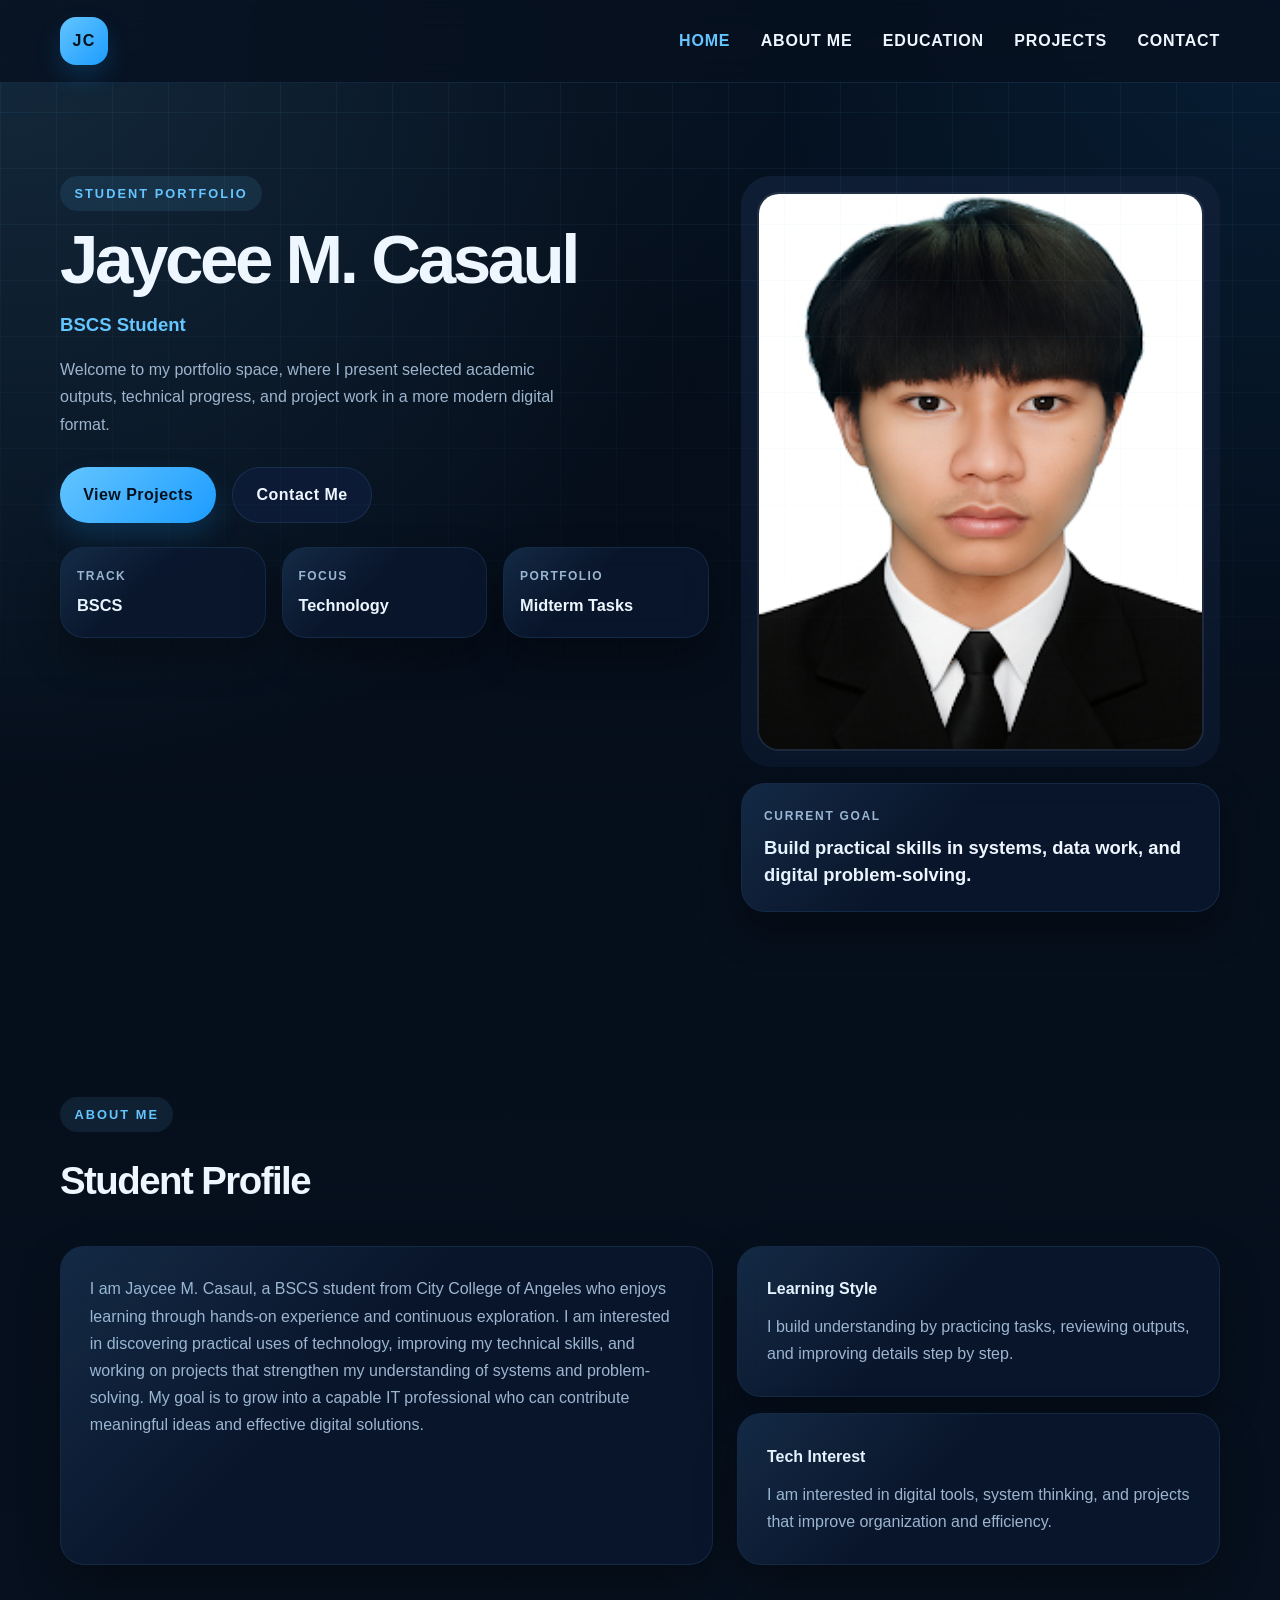
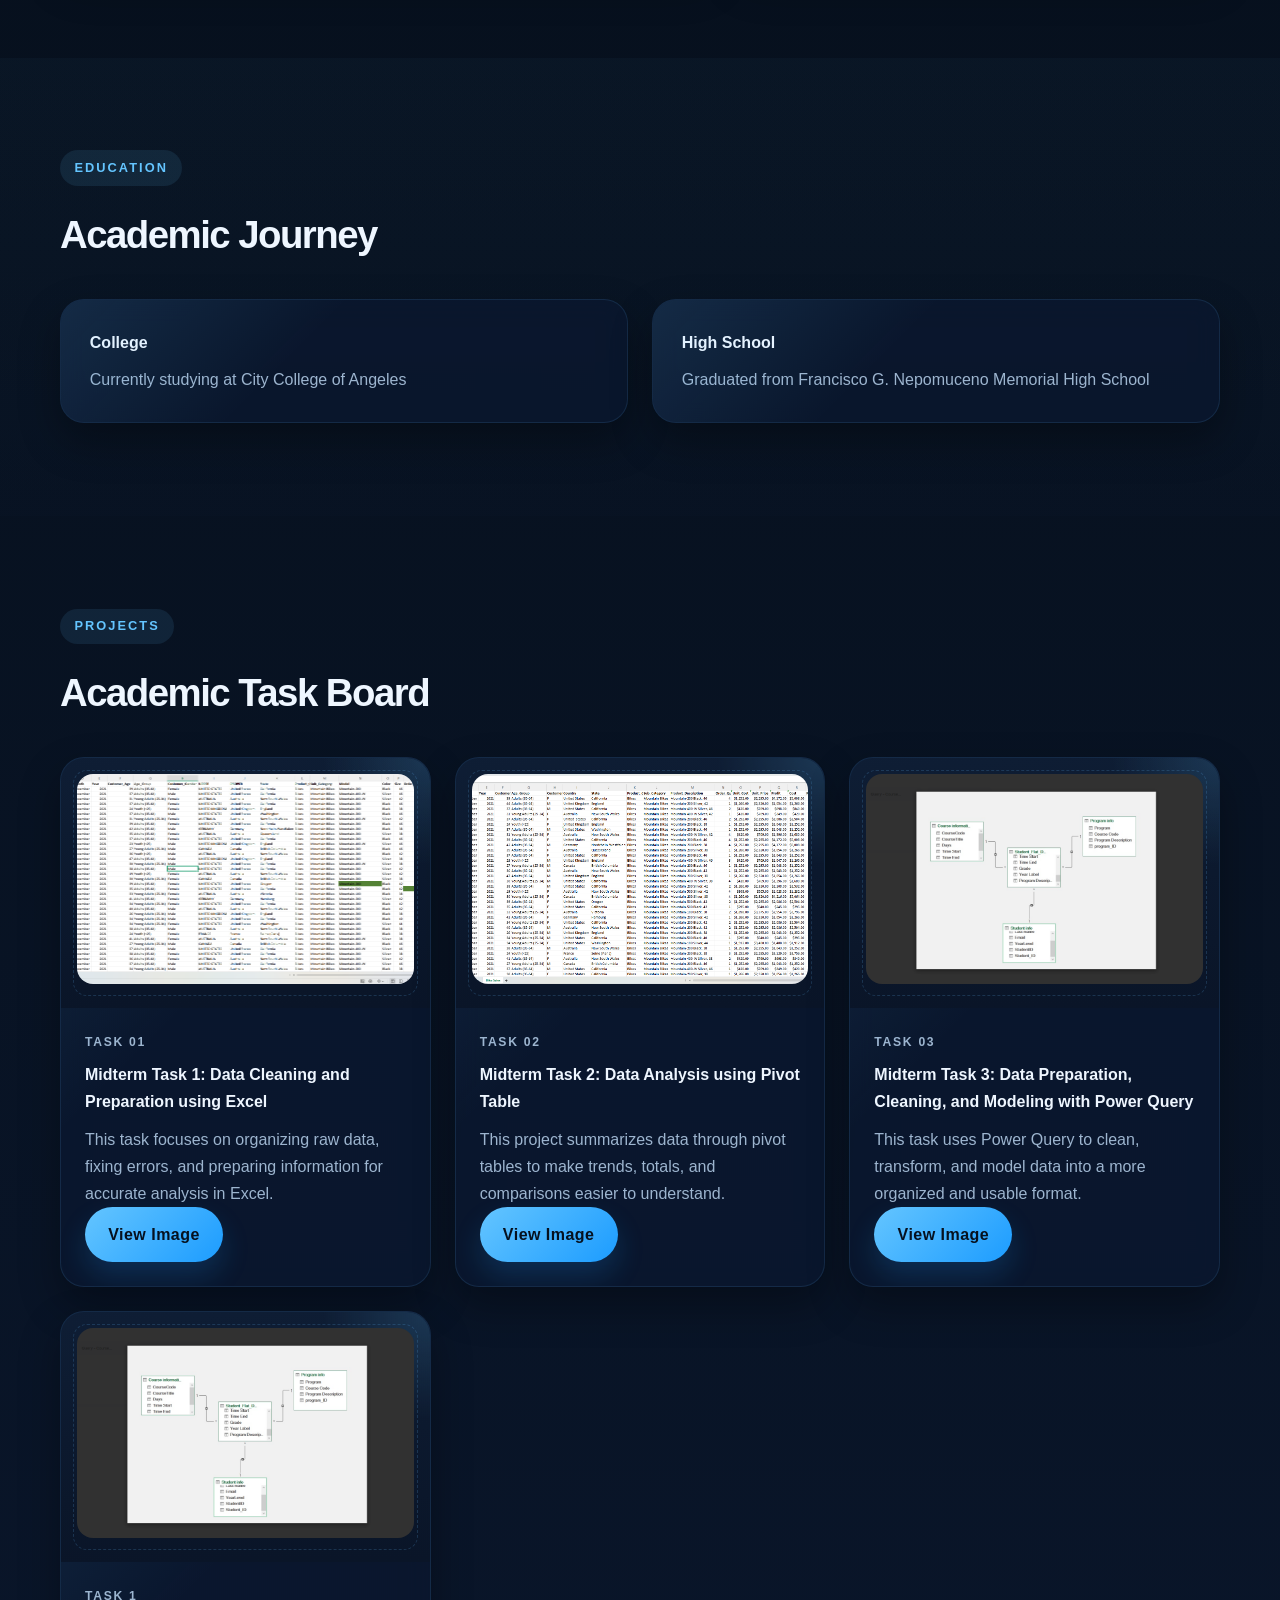
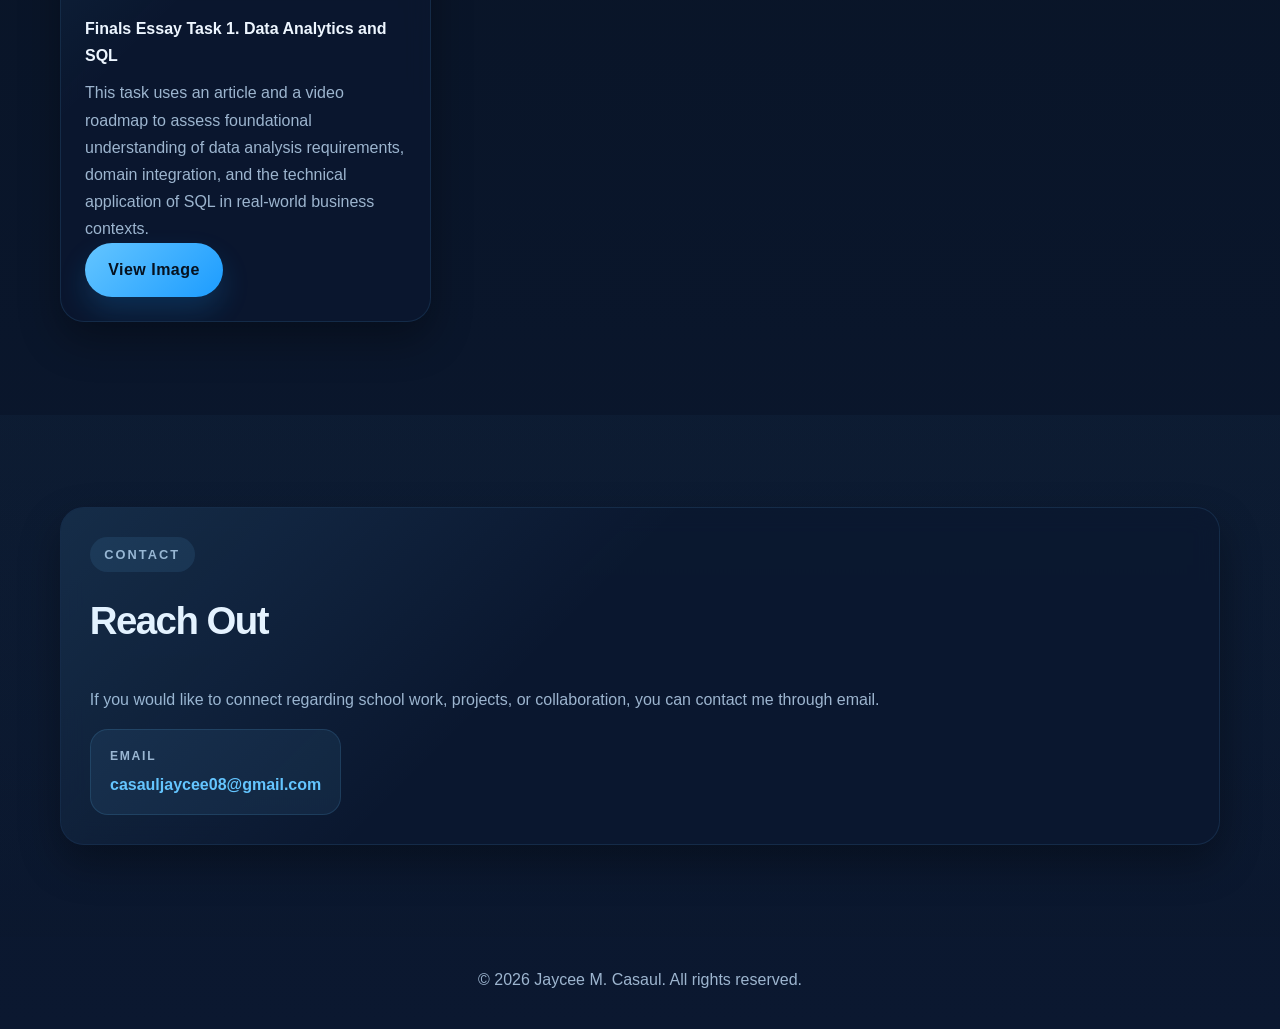
==== commit 9c839dca: "Update index.html" ====
--- a/index.html
+++ b/index.html
@@ -166,9 +166,9 @@
               <img src="images/MidtermTask3.png" alt="Midterm Task 3 Screenshot" class="project-real-image">
             </div>
             <div class="project-content">
-              <p class="project-kicker">Task 03</p>
-              <h4>Midterm Task 3: Data Preparation, Cleaning, and Modeling with Power Query</h4>
-              <p>This task uses Power Query to clean, transform, and model data into a more organized and usable format.</p>
+              <p class="project-kicker">Task 1</p>
+              <h4>Finals Essay Task 1. Data Analytics and SQL </h4>
+              <p>This task uses an article and a video roadmap to assess foundational understanding of data analysis requirements, domain integration, and the technical application of SQL in real-world business contexts.</p>
               <a class="btn btn-card" href="task3.html">View Image</a>
             </div>
           </article>
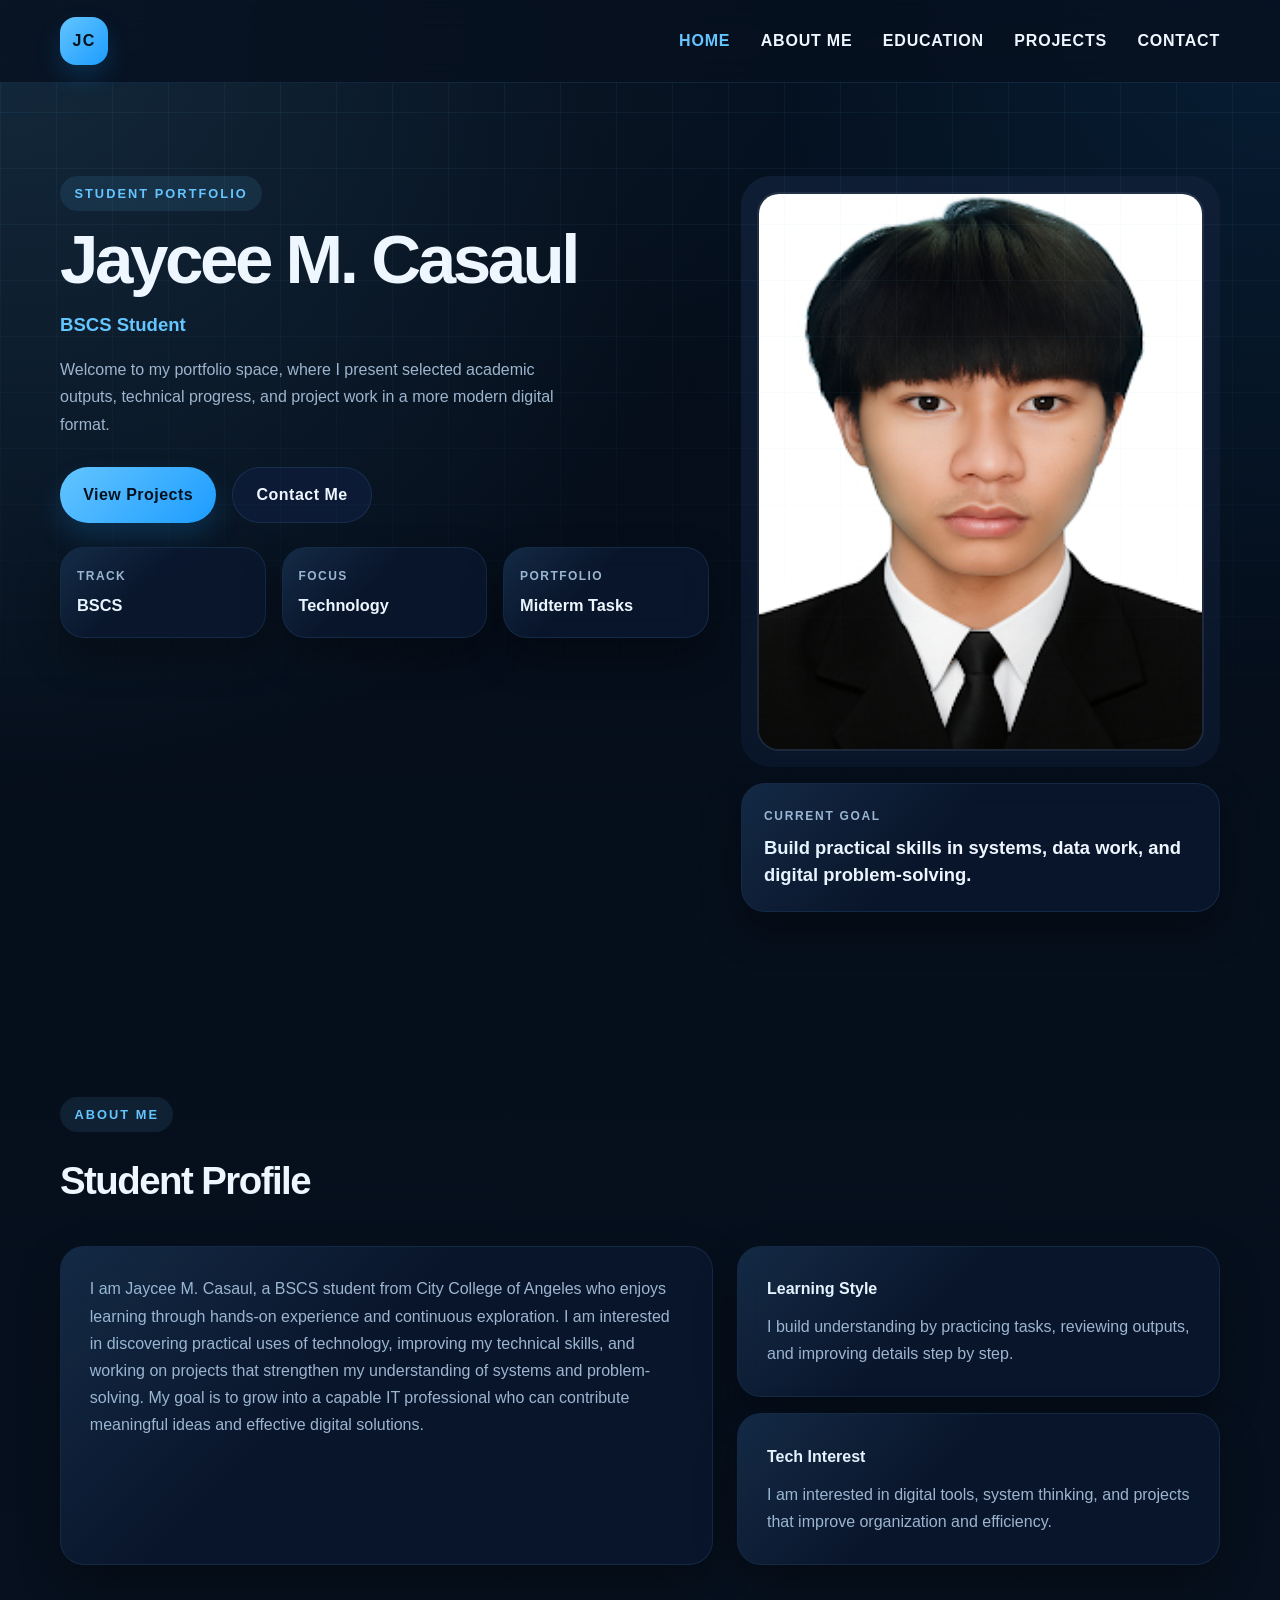
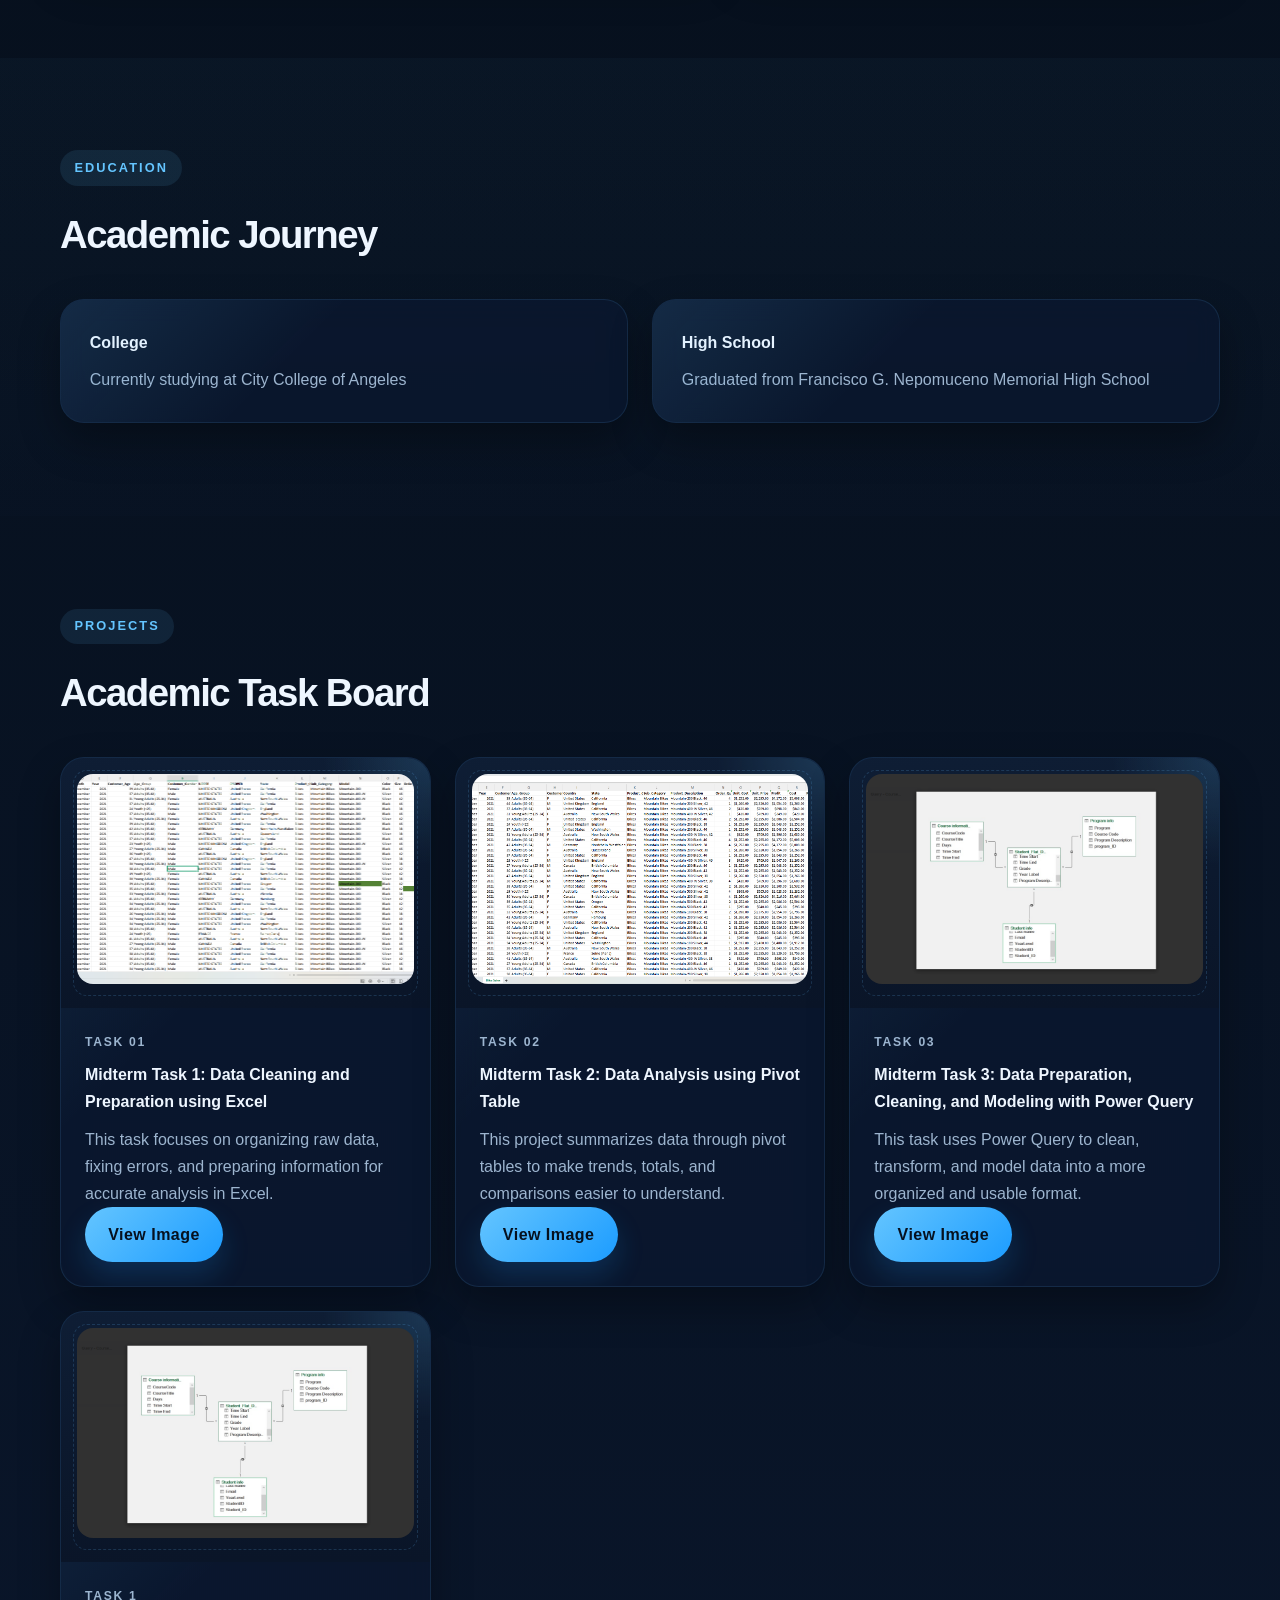
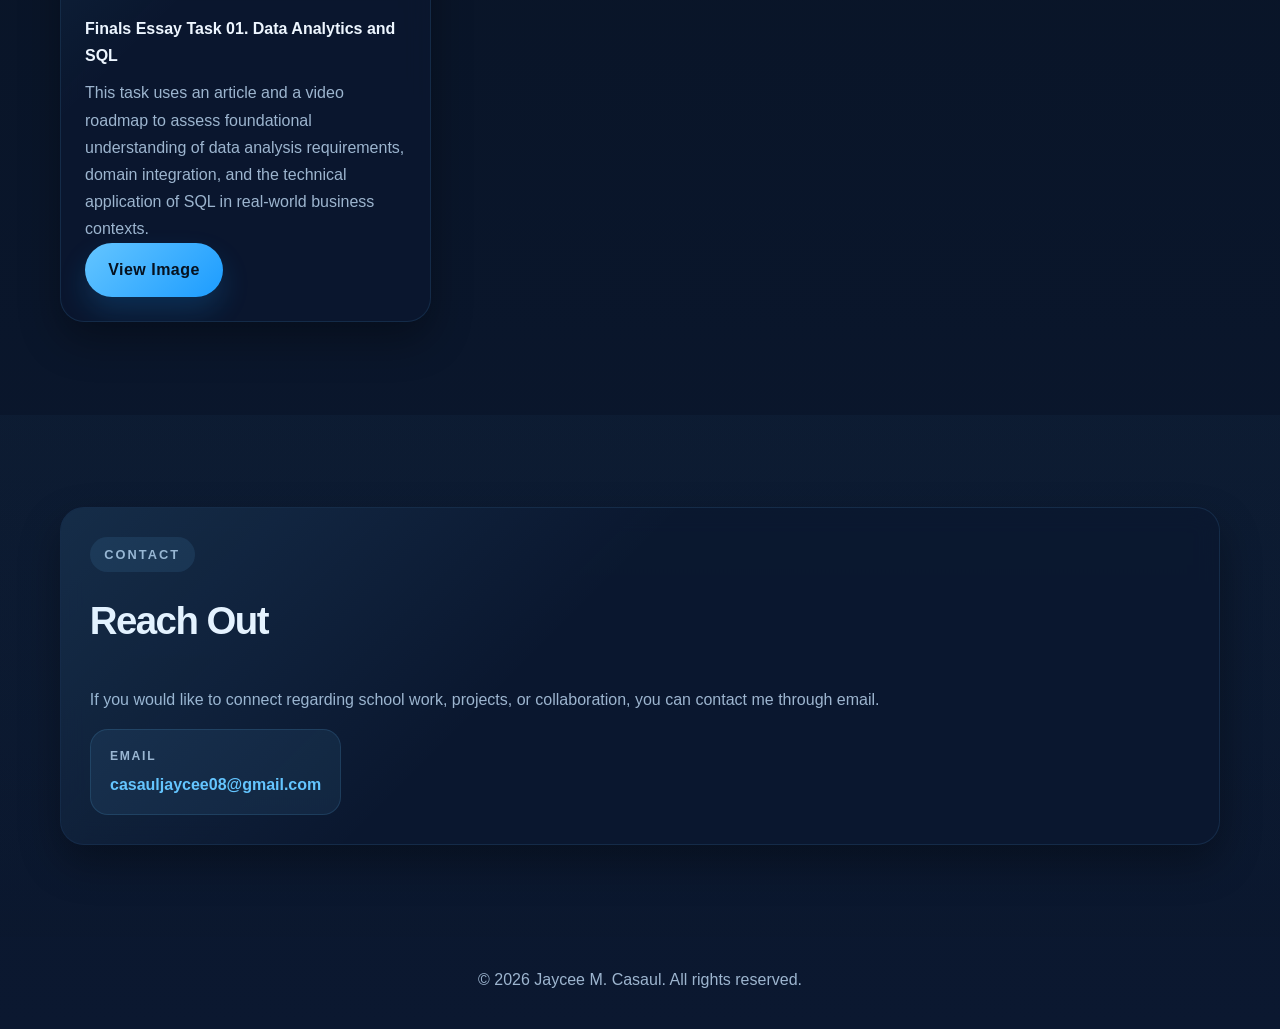
==== commit f4fb102c: "Update index.html" ====
--- a/index.html
+++ b/index.html
@@ -167,7 +167,7 @@
             </div>
             <div class="project-content">
               <p class="project-kicker">Task 1</p>
-              <h4>Finals Essay Task 1. Data Analytics and SQL </h4>
+              <h4>Finals Essay Task 01. Data Analytics and SQL </h4>
               <p>This task uses an article and a video roadmap to assess foundational understanding of data analysis requirements, domain integration, and the technical application of SQL in real-world business contexts.</p>
               <a class="btn btn-card" href="task3.html">View Image</a>
             </div>
